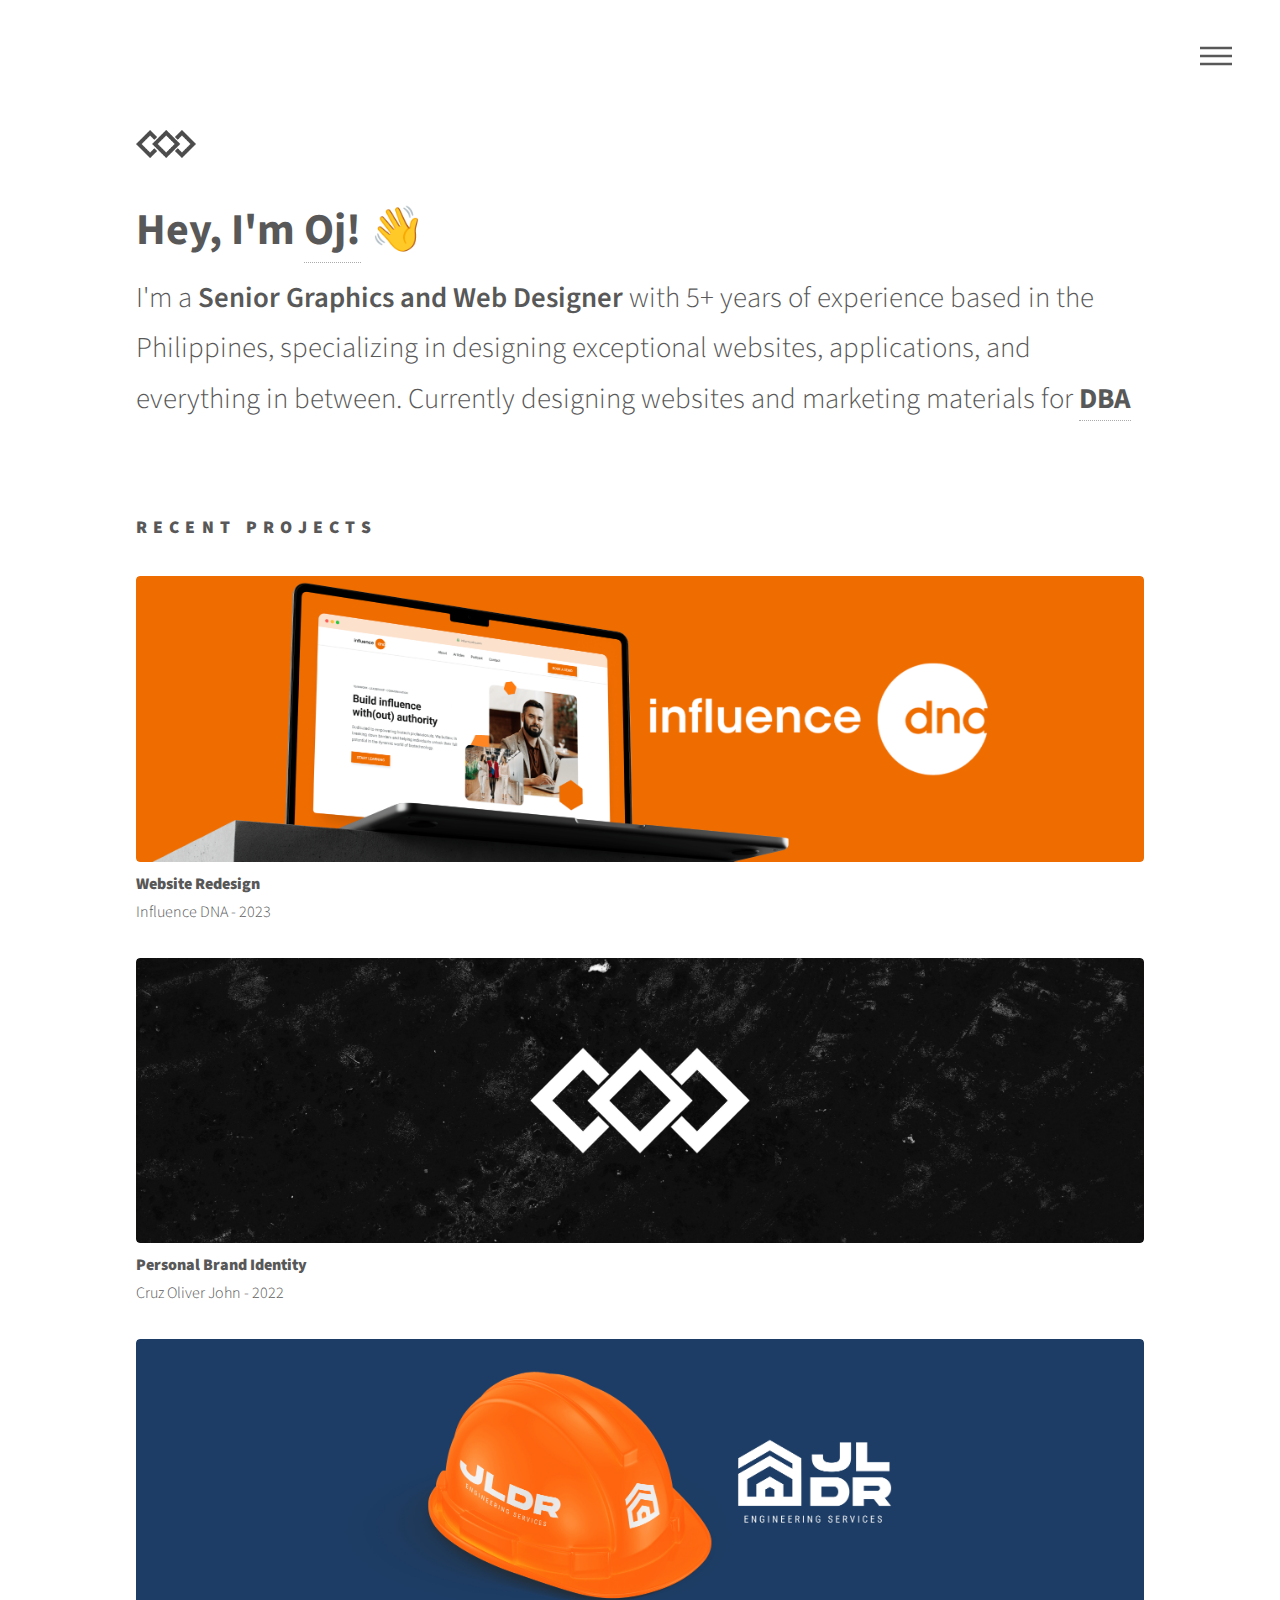
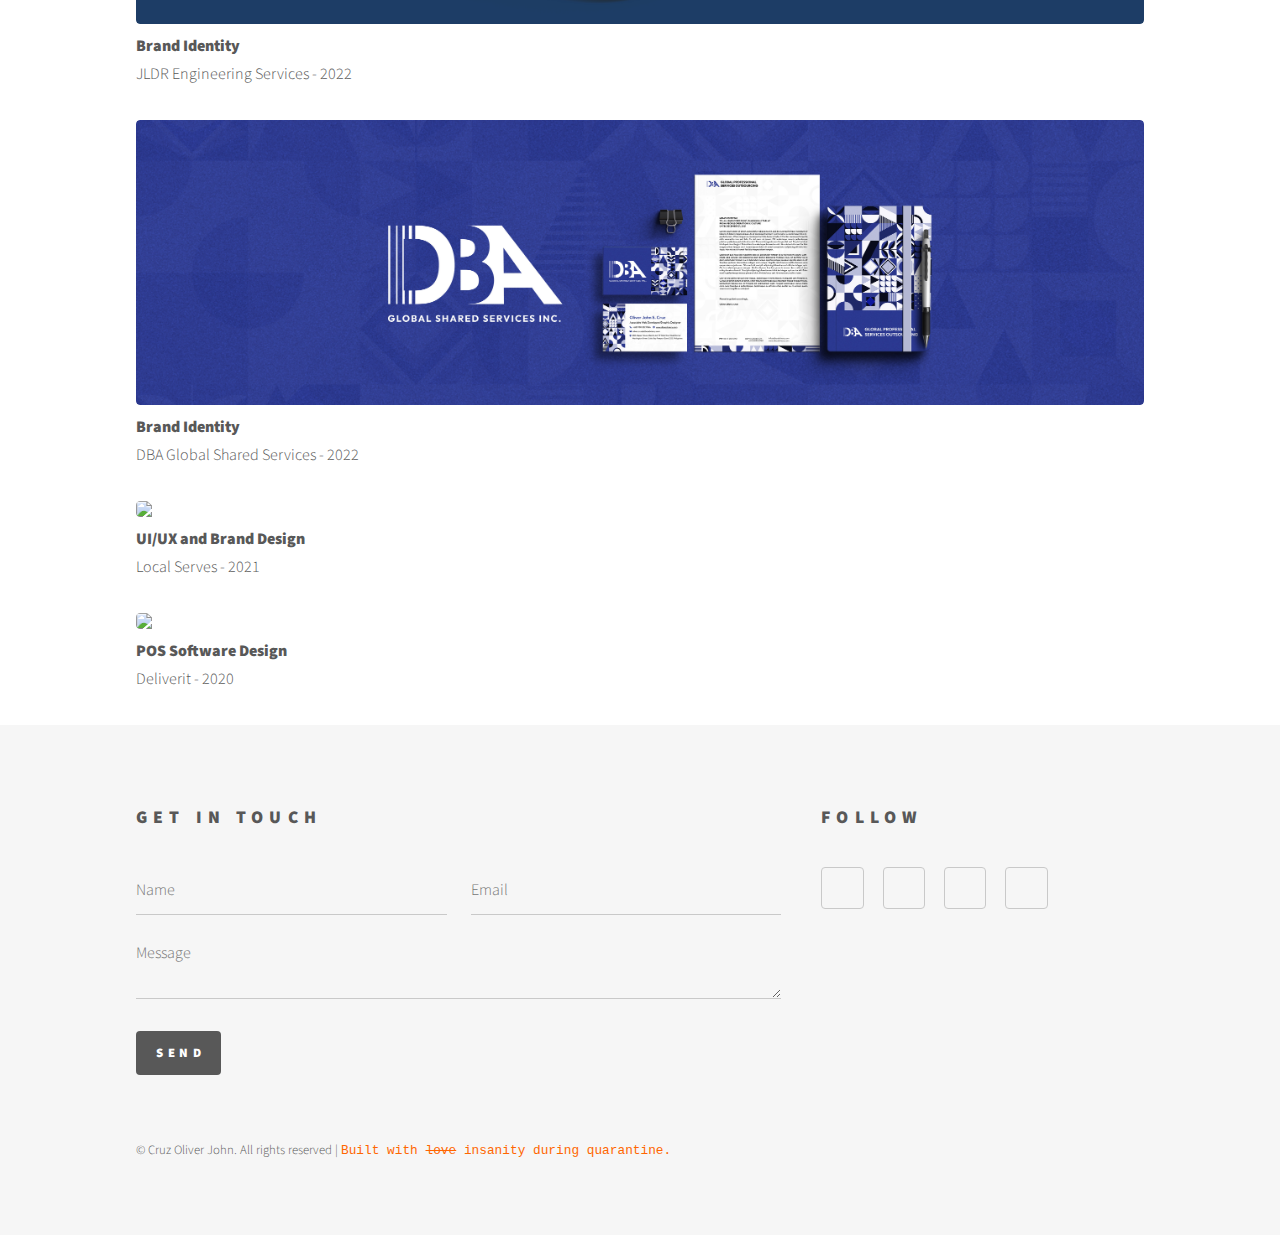
==== index.html @ 618a0339 "Update index.html" ====
<!DOCTYPE HTML>
<html>
  <head>
    <title>Cruz Oliver John</title>
    <!-- Primary Meta Tags -->
    <title>Hey, I'm Oj! 👋</title>
    <meta name="title" content="Oliver John Cruz - Senior Graphics and Web Designer👋">
    <meta name="description" content="I'm a senior graphics and web designer with 5+ years of experience based in the Philippines, specializing in designing exceptional websites, applications, and everything in between. Currently designing websites and marketing materials for DBA Global Shared Services Inc.">
    <meta name="keywords" content="uiux, graphic designer, filipino graphic designer, ui/ux, uiux portfolio, graphic portfolio, online portfolio, online designer portfolio, pinoy designer, pinoy graphic artist, pinoy uiux, filipino uiux, filipino ui/ux designer" />
    <!-- Open Graph / Facebook -->
    <meta property="og:type" content="website">
    <meta property="og:url" content="https://cruzoliverjohn.github.io/">
    <meta property="og:title" content="Oliver John Cruz - Senior Graphics and Web Designer👋">
    <meta property="og:description" content="I'm a senior graphics and web designer with 5+ years of experience based in the Philippines, specializing in designing exceptional websites, applications, and everything in between. Currently designing websites and marketing materials for DBA Global Shared Services Inc.">
    <meta property="og:image" content="https://cruzoliverjohn.github.io/images/folio2-min.jpg">
    <!-- Twitter -->
    <meta property="twitter:card" content="summary_large_image">
    <meta property="twitter:url" content="https://cruzoliverjohn.github.io/">
    <meta property="twitter:title" content="Oliver John Cruz - Senior Graphics and Web Designer👋">
    <meta property="twitter:description" content="I'm a senior graphics and web designer with 5+ years of experience based in the Philippines, specializing in designing exceptional websites, applications, and everything in between. Currently designing websites and marketing materials for DBA Global Shared Services Inc.">
    <meta property="twitter:image" content="https://cruzoliverjohn.github.io/images/folio2-min.jpg">
    <meta charset="utf-8" />
    <meta name="viewport" content="width=device-width, initial-scale=1, user-scalable=no" />
    <link rel="stylesheet" href="assets/css/main.css" />
    <link rel="icon" href="data:image/svg+xml,
			<svg
				xmlns=%22http://www.w3.org/2000/svg%22 viewBox=%220 0 100 100%22>
				<text y=%22.9em%22 font-size=%2290%22>🍊</text>
			</svg>">
    <noscript>
      <link rel="stylesheet" href="assets/css/noscript.css" />
    </noscript>
  </head>
  <body>
    <!-- Wrapper -->
    <div id="wrapper">
      <!-- Header -->
      <header id="header">
        <div class="inner">
          <!-- Logo -->
          <a href="." class="logo animate glow delay-1">
            <span class="symbol">
              <img src="images/logo-coj.png" alt="" />
            </span>
            <span class="title"></span>
          </a>
          <!-- Nav -->
          <nav>
            <ul>
              <li>
                <a href="#menu">Menu</a>
              </li>
            </ul>
          </nav>
        </div>
      </header>
      <!-- Menu -->
      <nav id="menu">
        <h2>Menu</h2>
        <ul>
          <li>
            <a class="nav-link" href=".">Home</a>
          </li>
	<li>
	    <a class="nav-link" href="playground">Playground</a>
	  </li>
          <li>
            <a class="nav-link" href="bio">Bio</a>
          </li>
          <li>
            <a class="nav-link" href="#footer">Get in touch</a>
          </li>
        </ul>
      </nav>
      <!-- Main -->
      <div id="main">
        <div class="inner">
          <header>
            <h1 id="hi" class="animate glow delay-2">Hey, I'm <a href="bio">Oj!</a> 👋 </h1>
            <p style="font-size:1.8em;" class="animate glow delay-3">I'm a <span style="font-weight:600">Senior Graphics and Web Designer</span> with 5+ years of experience based in the Philippines, specializing in designing exceptional websites, applications, and everything in between. Currently designing websites and marketing materials for <a href="https://www.dbaadvisory.com/" target="_blank" style="font-weight: bold;">DBA</a>
            </p>
          </header>
        </div>
      </div>
      <div id="main ">
        <div class="inner">
          <header>
            
	    <div class="animate glow delay-2">
			<h2>Recent Projects</h2>
		<div class="">    
		<!--<a href="404" >
              <span class="image main2">
                <img src="images/comingsoonheader.jpg" id="image1" />
                <img src="images/sqrcomingsoonheader.jpg" id="image2" />
              </span>
            </a>
		
            <p>
              <b>Coming Soon 🚀</b>
              <br>A new project is on the way
            </p>
		</div>-->
		    
		<div  class="">
            <a href="influencedna">
              <span class="image main2">
                <img src="images/influencebanner-min.png" id="image1" />
                <img src="images/influencebanner-mob-min.png" id="image2" />
              </span>
            </a>
            <p>
              <b>Website Redesign</b>
              <br>Influence DNA - 2023
            </p>
    </div>

		<div  class="">
            <a href="folio">
              <span class="image main2">
                <img src="images/foliobanner-min.jpg" id="image1" />
                <img src="images/foliobannermob-min.jpg" id="image2" />
              </span>
            </a>
            <p>
              <b>Personal Brand Identity</b>
              <br>Cruz Oliver John - 2022
            </p>
		</div>
		<div class="">  
		<a href="protected">
              <span class="image main2">
                <img src="images/jldrheader.jpg" id="image1" />
                <img src="images/sqrjldheader1.jpg" id="image2" />
              </span>
            </a>
		
            <p>
              <b>Brand Identity</b>
              <br>JLDR Engineering Services - 2022
            </p>
		    </div>
		    
		    <div class="">  
		<a href="protected">
              <span class="image main2">
                <img src="images/dbaheader.jpg" id="image1" />
                <img src="images/sqrdbaheader.jpg" id="image2" />
              </span>
            </a>
		
            <p>
              <b>Brand Identity</b>
              <br>DBA Global Shared Services - 2022
            </p>
		    </div>
		
	
            <!--<a href="404"><span class="image main2"><img src="images/delorder-header.jpg" id="image1"/><img src="images/sqr delorder.jpg" id="image2"/></span></a><p><b>Order Tracking App Design</b><br>Deliverit Orders - In Progress</p>-->
         <div  class="">
			   <a href="localserves">
              <span class="image main2">
                <img src="images/local-header2.jpg" id="image1" />
                <img src="images/sqr ls.jpg" id="image2" />
              </span>
            </a>
            <p>
              <b>UI/UX and Brand Design</b>
              <br>Local Serves - 2021
            </p>
			</div>
            <div  class="">
			<a href="deliveritpos">
              <span class="image main2">
                <img src="images/dpos-header.jpg" id="image1" />
                <img src="images/sqr dpos.jpg" id="image2" />
              </span>
            </a>
            <p>
              <b>POS Software Design</b>
              <br>Deliverit - 2020
            </p>
			</div>
          </header>
          <!--<section class="tiles"><article class="style1"><span class="image"><img src="images/sqrdelorder.jpg" alt="" /></span><a href="localserves"><div class="content"><h2>DELIVERIT ORDERS</h2></div></a></article><article class="style2"><span class="image"><img src="images/pic01.jpg" alt="" /></span><a href="localserves"><div class="content"><h2>LOCAL SERVES</h2></div></a></article><article class="style3"><span class="image"><img src="images/pic02.jpg" alt="" /></span><a href="404"><div class="content"><h2>DELIVERIT POS</h2></div></a></article><article class="style4"><span class="image"><img src="images/pic03.jpg" alt="" /></span><a href="404"><div class="content"><h2>DELIVERIT CLOUD</h2></div></a></article></section>-->
        </div>
      </div>
      <!--<div id="main"><div class="inner"><header><br><br><h2>Other works</h2></header><section class="tiles2"><article class="style2"><span class="image"><img src="images/art01-min.jpg" alt="" /></span></article><article class="style2"><span class="image"><img src="images/art02-min.jpg"  alt="" /></span></article><article class="style3"><span class="image"><img src="images/art03-min.jpg"  alt="" /></span></article><article class="style2"><span class="image"><img src="images/art04-min.jpg"  alt="" /></span></article><article class="style2"><span class="image"><img src="images/art05-min.jpg"  alt="" /></span></article><article class="style2"><span class="image"><img src="images/art06-min.jpg"  alt="" /></span></article><article class="style2"><span class="image"><img src="images/art10-min.png"  alt="" /></span></article><article class="style2"><span class="image"><img src="images/art11-min.jpg"  alt="" /></span></article><article class="style2"><span class="image"><img src="images/art12-min.png"  alt="" /></span></article></section><br><br></div></div>-->
      <!-- Footer -->
      <footer id="footer">
        <div class="inner reveal">
          <section>
            <h2>Get in touch</h2>
            <form action="https://formspree.io/f/xwkwdpwn" method="POST">
              <div class="fields">
                <div class="field half">
                  <input type="text" name="name" id="name" placeholder="Name" />
                </div>
                <div class="field half">
                  <input type="email" name="email" id="email" placeholder="Email" />
                </div>
                <div class="field">
                  <textarea name="message" id="message" placeholder="Message"></textarea>
                </div>
              </div>
              <ul class="actions">
                <li>
                  <input type="submit" value="Send" class="primary" />
                </li>
              </ul>
            </form>
          </section>
          <section>
            <h2>Follow</h2>
            <ul class="icons">
              <li>
                <a href="https://twitter.com/ojcruzxc" target="_blank" class="icon brands style2 fa-twitter">
                  <span class="label">Twitter</span>
                </a>
              </li>
              <li>
                <a href="https://facebook.com/ojcruzxc" target="_blank" class="icon brands style2 fa-facebook-f">
                  <span class="label">Facebook</span>
                </a>
              </li>
              <li>
                <a href="https://instagram.com/ojcruzxc" target="_blank" class="icon brands style2 fa-instagram">
                  <span class="label">Instagram</span>
                </a>
              </li>
              <li>
                <a href="https://www.linkedin.com/in/oliver-john-cruz-261581175/" target="_blank" class="icon brands style2 fa-linkedin">
                  <span class="label">Linkedin</span>
                </a>
              </li>
            </ul>
          </section>
          <ul class="copyright">
            <li>&copy; Cruz Oliver John. All rights reserved | <span style="color:#FF6600;  font-family: monospace;">Built with <span class="text-span-6">love</span> insanity during quarantine. </span>
            </li>
          </ul>
        </div>
      </footer>
    </div>
    <!-- Begin Web-Stat code v 7.0 -->
    <span id="wts2097796" style="display: none;"></span>
    <script>
      var wts = document.createElement('script');
      wts.async = true;
      wts.src = 'https://app.ardalio.com/log7.js';
      document.head.appendChild(wts);
      wts.onload = function() {
        wtslog7(2097796, 1);
      };
    </script>
    <noscript>
      <a href="https://www.web-stat.com">
        <img src="https://app.ardalio.com/7/1/2097796.png" alt="Web-Stat traffic analysis">
      </a>
    </noscript>
    <!-- End Web-Stat code v 7.0 -->
    <!-- Scripts -->
	  <script src="assets/js/fade-in.js"></script>
    <script src="assets/js/jquery.min.js"></script>
    <script src="assets/js/browser.min.js"></script>
    <script src="assets/js/breakpoints.min.js"></script>
    <script src="assets/js/util.js"></script>
    <script src="assets/js/main.js"></script>
  </body>
</html>
---- assets/css/main.css ----
@import url(fontawesome-all.min.css);
@import url("https://fonts.googleapis.com/css?family=Source+Sans+Pro:300,700,900");
html,
body,
div,
span,
applet,
object,
iframe,
h1,
h2,
h3,
h4,
h5,
h6,
p,
blockquote,
pre,
a,
abbr,
acronym,
address,
big,
cite,
code,
del,
dfn,
em,
img,
ins,
kbd,
q,
s,
samp,
small,
strike,
strong,
sub,
sup,
tt,
var,
b,
u,
i,
center,
dl,
dt,
dd,
ol,
ul,
li,
fieldset,
form,
label,
legend,
table,
caption,
tbody,
tfoot,
thead,
tr,
th,
td,
article,
aside,
canvas,
details,
embed,
figure,
figcaption,
footer,
header,
hgroup,
menu,
nav,
output,
ruby,
section,
summary,
time,
mark,
audio,
video {
  margin: 0;
  padding: 0;
  border: 0;
  font-size: 100%;
  font: inherit;
  vertical-align: baseline;
}

article,
aside,
details,
figcaption,
figure,
footer,
header,
hgroup,
menu,
nav,
section {
  display: block;
}

body {
  line-height: 1;
}

ol,
ul {
  list-style: none;
}

blockquote,
q {
  quotes: none;
}

blockquote:before,
blockquote:after,
q:before,
q:after {
  content: "";
  content: none;
}

table {
  border-collapse: collapse;
  border-spacing: 0;
}

body {
  -webkit-text-size-adjust: none;
}

mark {
  background-color: transparent;
  color: inherit;
}

input::-moz-focus-inner {
  border: 0;
  padding: 0;
}

input,
select,
textarea {
  -moz-appearance: none;
  -webkit-appearance: none;
  -ms-appearance: none;
  appearance: none;
}

/* ANIMATES */

.animate {
  animation-duration: 0.75s;
  animation-delay: 0.5s;
  animation-name: animate-fade;
  animation-timing-function: cubic-bezier(0.26, 0.53, 0.74, 1.48);
  animation-fill-mode: backwards;
}

/* Glow In */
.animate.glow {
  animation-name: animate-glow;
  animation-timing-function: ease;
}

@keyframes animate-glow {
  0% {
    opacity: 0;
    filter: brightness(1) saturate(1);
    transform: scale(0.8, 0.8);
  }
  100% {
    opacity: 1;
    filter: brightness(1) saturate(1);
    transform: scale(1, 1);
  }
}

.delay-1 {
  animation-delay: 0.6s;
}
.delay-2 {
  animation-delay: 0.7s;
}
.delay-3 {
  animation-delay: 0.8s;
}

/* Basic */

@-ms-viewport {
  width: device-width;
}

body {
  -ms-overflow-style: scrollbar;
}

@media screen and (max-width: 480px) {
  html,
  body {
    min-width: 320px;
  }
}

html {
  box-sizing: border-box;
}

*,
*:before,
*:after {
  box-sizing: inherit;
}

body {
  background: #ffffff;
}

body.is-preload *,
body.is-preload *:before,
body.is-preload *:after {
  -moz-animation: none !important;
  -webkit-animation: none !important;
  -ms-animation: none !important;
  animation: none !important;
  -moz-transition: none !important;
  -webkit-transition: none !important;
  -ms-transition: none !important;
  transition: none !important;
}

/* Type */

body,
input,
select,
textarea {
  color: #585858;
  font-family: "Source Sans Pro", Helvetica, sans-serif;
  font-size: 16pt;
  font-weight: 300;
  line-height: 1.75;
}

@media screen and (max-width: 1680px) {
  body,
  input,
  select,
  textarea {
    font-size: 14pt;
  }
}

@media screen and (max-width: 1280px) {
  body,
  input,
  select,
  textarea {
    font-size: 12pt;
  }
}

a {
  -moz-transition: border-bottom-color 0.2s ease, color 0.2s ease;
  -webkit-transition: border-bottom-color 0.2s ease, color 0.2s ease;
  -ms-transition: border-bottom-color 0.2s ease, color 0.2s ease;
  transition: border-bottom-color 0.2s ease, color 0.2s ease;
  text-decoration: none;
  color: #585858;
  border-bottom: dotted 1px rgba(88, 88, 88, 0.5);
}

a:hover {
  border-bottom-color: transparent;
  color: #ff6600 !important;
}

strong,
b {
  font-weight: 900;
}

em,
i {
  font-style: italic;
}

p {
  margin: 0 0 2em 0;
}

.exp p {
  margin: 0 0 0.5em 0;
}

.abt p {
  font-size: 0.8em;
  margin: 0 0 0.5em 0;
}

.text-span-6 {
  text-decoration: line-through;
}

h1 {
  font-size: 2.75em;
  font-weight: 700;
  line-height: 1.3;
  margin: 0 0 1em 0;
  letter-spacing: 0;
}
h1#error {
  font-size: 8.75em !important;
  font-weight: 700;
  line-height: 1.3;
  margin: 0 0 1em 0;
  letter-spacing: 0;
  text-align: center;
}

p#error {
  text-align: center;
}

h1 a {
  color: inherit;
}

@media screen and (max-width: 736px) {
  h1 {
    font-size: 2em;
    margin: 0 0 1em 0;
  }
  h1#error {
    font-size: 4.75em !important;
    font-weight: 700;
    line-height: 1.3;
    margin: 0 0 1em 0;
    letter-spacing: 0;
    text-align: center;
  }
}

@media screen and (max-width: 360px) {
  h1 {
    font-size: 1.75em;
  }
  h1#error {
    font-size: 2.75em !important;
    font-weight: 700;
    line-height: 1.3;
    margin: 0 0 1em 0;
    letter-spacing: 0;
    text-align: center;
  }
}

h2,
h3,
h4,
h5,
h6 {
  font-weight: 900;
  line-height: 1.5;
  margin: 0 0 2em 0;
  text-transform: uppercase;
  letter-spacing: 0.35em;
}

h2 a,
h3 a,
h4 a,
h5 a,
h6 a {
  color: inherit;
}

h2 {
  font-size: 1.1em;
}

h3 {
  font-size: 1em;
}

h4 {
  font-size: 0.8em;
}

h5 {
  font-size: 0.8em;
}

h6 {
  font-size: 0.8em;
}

@media screen and (max-width: 980px) {
  h1 br,
  h2 br,
  h3 br,
  h4 br,
  h5 br,
  h6 br {
    display: none;
  }
}

@media screen and (max-width: 736px) {
  h2 {
    font-size: 1em;
  }

  h3 {
    font-size: 0.8em;
  }
}

sub {
  font-size: 0.8em;
  position: relative;
  top: 0.5em;
}

sup {
  color: #ff6600 !important;
  font-size: 0.8em;
  font-weight: bold;
  position: relative;
  top: -0.5em;
}

blockquote {
  border-left: solid 4px #c9c9c9;
  font-style: italic;
  font-size: 1.2em;
  margin: 0 0 2em 0;
  padding: 0.5em 0 0.5em 2em;
}

code {
  background: rgba(144, 144, 144, 0.075);
  border-radius: 4px;
  border: solid 1px #c9c9c9;
  font-family: "Courier New", monospace;
  font-size: 0.9em;
  margin: 0 0.25em;
  padding: 0.25em 0.65em;
}

pre {
  -webkit-overflow-scrolling: touch;
  font-family: "Courier New", monospace;
  font-size: 0.9em;
  margin: 0 0 2em 0;
}

pre code {
  display: block;
  line-height: 1.75;
  padding: 1em 1.5em;
  overflow-x: auto;
}

hr {
  border: 0;
  border-bottom: solid 1px #c9c9c9;
  margin: 2em 0;
}

hr.major {
  margin: 3em 0;
}

.align-left {
  text-align: left;
}

.align-center {
  text-align: center;
}

.align-right {
  text-align: right;
}

/* Row */

.row {
  display: flex;
  flex-wrap: wrap;
  box-sizing: border-box;
  align-items: stretch;
}

.row > * {
  box-sizing: border-box;
}

.row.gtr-uniform > * > :last-child {
  margin-bottom: 0;
}

.row.aln-left {
  justify-content: flex-start;
}

.row.aln-center {
  justify-content: center;
}

.row.aln-right {
  justify-content: flex-end;
}

.row.aln-top {
  align-items: flex-start;
}

.row.aln-middle {
  align-items: center;
}

.row.aln-bottom {
  align-items: flex-end;
}

.row > .imp {
  order: -1;
}

.row > .col-1 {
  width: 8.33333%;
}

.row > .off-1 {
  margin-left: 8.33333%;
}

.row > .col-2 {
  width: 16.66667%;
}

.row > .off-2 {
  margin-left: 16.66667%;
}

.row > .col-3 {
  width: 25%;
}

.row > .off-3 {
  margin-left: 25%;
}

.row > .col-4 {
  width: 33.33333%;
}

.row > .off-4 {
  margin-left: 33.33333%;
}

.row > .col-5 {
  width: 41.66667%;
}

.row > .off-5 {
  margin-left: 41.66667%;
}

.row > .col-6 {
  width: 50%;
}

.row > .off-6 {
  margin-left: 50%;
}

.row > .col-7 {
  width: 58.33333%;
}

.row > .off-7 {
  margin-left: 58.33333%;
}

.row > .col-8 {
  width: 66.66667%;
}

.row > .off-8 {
  margin-left: 66.66667%;
}

.row > .col-9 {
  width: 75%;
}

.row > .off-9 {
  margin-left: 75%;
}

.row > .col-10 {
  width: 83.33333%;
}

.row > .off-10 {
  margin-left: 83.33333%;
}

.row > .col-11 {
  width: 91.66667%;
}

.row > .off-11 {
  margin-left: 91.66667%;
}

.row > .col-12 {
  width: 100%;
}

.row > .off-12 {
  margin-left: 100%;
}

.row.gtr-0 {
  margin-top: 0;
  margin-left: 0em;
}

.row.gtr-0 > * {
  padding: 0 0 0 0em;
}

.row.gtr-0.gtr-uniform {
  margin-top: 0em;
}

.row.gtr-0.gtr-uniform > * {
  padding-top: 0em;
}

.row.gtr-25 {
  margin-top: 0;
  margin-left: -0.5em;
}

.row.gtr-25 > * {
  padding: 0 0 0 0.5em;
}

.row.gtr-25.gtr-uniform {
  margin-top: -0.5em;
}

.row.gtr-25.gtr-uniform > * {
  padding-top: 0.5em;
}

.row.gtr-50 {
  margin-top: 0;
  margin-left: -1em;
}

.row.gtr-50 > * {
  padding: 0 0 0 1em;
}

.row.gtr-50.gtr-uniform {
  margin-top: -1em;
}

.row.gtr-50.gtr-uniform > * {
  padding-top: 1em;
}

.row {
  margin-top: 0;
  margin-left: -2em;
}

.row > * {
  padding: 0 0 0 2em;
}

.row.gtr-uniform {
  margin-top: -2em;
}

.row.gtr-uniform > * {
  padding-top: 2em;
}

.row.gtr-150 {
  margin-top: 0;
  margin-left: -3em;
}

.row.gtr-150 > * {
  padding: 0 0 0 3em;
}

.row.gtr-150.gtr-uniform {
  margin-top: -3em;
}

.row.gtr-150.gtr-uniform > * {
  padding-top: 3em;
}

.row.gtr-200 {
  margin-top: 0;
  margin-left: -4em;
}

.row.gtr-200 > * {
  padding: 0 0 0 4em;
}

.row.gtr-200.gtr-uniform {
  margin-top: -4em;
}

.row.gtr-200.gtr-uniform > * {
  padding-top: 4em;
}

@media screen and (max-width: 1680px) {
  .row {
    display: flex;
    flex-wrap: wrap;
    box-sizing: border-box;
    align-items: stretch;
  }

  .row > * {
    box-sizing: border-box;
  }

  .row.gtr-uniform > * > :last-child {
    margin-bottom: 0;
  }

  .row.aln-left {
    justify-content: flex-start;
  }

  .row.aln-center {
    justify-content: center;
  }

  .row.aln-right {
    justify-content: flex-end;
  }

  .row.aln-top {
    align-items: flex-start;
  }

  .row.aln-middle {
    align-items: center;
  }

  .row.aln-bottom {
    align-items: flex-end;
  }

  .row > .imp-xlarge {
    order: -1;
  }

  .row > .col-1-xlarge {
    width: 8.33333%;
  }

  .row > .off-1-xlarge {
    margin-left: 8.33333%;
  }

  .row > .col-2-xlarge {
    width: 16.66667%;
  }

  .row > .off-2-xlarge {
    margin-left: 16.66667%;
  }

  .row > .col-3-xlarge {
    width: 25%;
  }

  .row > .off-3-xlarge {
    margin-left: 25%;
  }

  .row > .col-4-xlarge {
    width: 33.33333%;
  }

  .row > .off-4-xlarge {
    margin-left: 33.33333%;
  }

  .row > .col-5-xlarge {
    width: 41.66667%;
  }

  .row > .off-5-xlarge {
    margin-left: 41.66667%;
  }

  .row > .col-6-xlarge {
    width: 50%;
  }

  .row > .off-6-xlarge {
    margin-left: 50%;
  }

  .row > .col-7-xlarge {
    width: 58.33333%;
  }

  .row > .off-7-xlarge {
    margin-left: 58.33333%;
  }

  .row > .col-8-xlarge {
    width: 66.66667%;
  }

  .row > .off-8-xlarge {
    margin-left: 66.66667%;
  }

  .row > .col-9-xlarge {
    width: 75%;
  }

  .row > .off-9-xlarge {
    margin-left: 75%;
  }

  .row > .col-10-xlarge {
    width: 83.33333%;
  }

  .row > .off-10-xlarge {
    margin-left: 83.33333%;
  }

  .row > .col-11-xlarge {
    width: 91.66667%;
  }

  .row > .off-11-xlarge {
    margin-left: 91.66667%;
  }

  .row > .col-12-xlarge {
    width: 100%;
  }

  .row > .off-12-xlarge {
    margin-left: 100%;
  }

  .row.gtr-0 {
    margin-top: 0;
    margin-left: 0em;
  }

  .row.gtr-0 > * {
    padding: 0 0 0 0em;
  }

  .row.gtr-0.gtr-uniform {
    margin-top: 0em;
  }

  .row.gtr-0.gtr-uniform > * {
    padding-top: 0em;
  }

  .row.gtr-25 {
    margin-top: 0;
    margin-left: -0.5em;
  }

  .row.gtr-25 > * {
    padding: 0 0 0 0.5em;
  }

  .row.gtr-25.gtr-uniform {
    margin-top: -0.5em;
  }

  .row.gtr-25.gtr-uniform > * {
    padding-top: 0.5em;
  }

  .row.gtr-50 {
    margin-top: 0;
    margin-left: -1em;
  }

  .row.gtr-50 > * {
    padding: 0 0 0 1em;
  }

  .row.gtr-50.gtr-uniform {
    margin-top: -1em;
  }

  .row.gtr-50.gtr-uniform > * {
    padding-top: 1em;
  }

  .row {
    margin-top: 0;
    margin-left: -2em;
  }

  .row > * {
    padding: 0 0 0 2em;
  }

  .row.gtr-uniform {
    margin-top: -2em;
  }

  .row.gtr-uniform > * {
    padding-top: 2em;
  }

  .row.gtr-150 {
    margin-top: 0;
    margin-left: -3em;
  }

  .row.gtr-150 > * {
    padding: 0 0 0 3em;
  }

  .row.gtr-150.gtr-uniform {
    margin-top: -3em;
  }

  .row.gtr-150.gtr-uniform > * {
    padding-top: 3em;
  }

  .row.gtr-200 {
    margin-top: 0;
    margin-left: -4em;
  }

  .row.gtr-200 > * {
    padding: 0 0 0 4em;
  }

  .row.gtr-200.gtr-uniform {
    margin-top: -4em;
  }

  .row.gtr-200.gtr-uniform > * {
    padding-top: 4em;
  }
}

@media screen and (max-width: 1280px) {
  .row {
    display: flex;
    flex-wrap: wrap;
    box-sizing: border-box;
    align-items: stretch;
  }

  .row > * {
    box-sizing: border-box;
  }

  .row.gtr-uniform > * > :last-child {
    margin-bottom: 0;
  }

  .row.aln-left {
    justify-content: flex-start;
  }

  .row.aln-center {
    justify-content: center;
  }

  .row.aln-right {
    justify-content: flex-end;
  }

  .row.aln-top {
    align-items: flex-start;
  }

  .row.aln-middle {
    align-items: center;
  }

  .row.aln-bottom {
    align-items: flex-end;
  }

  .row > .imp-large {
    order: -1;
  }

  .row > .col-1-large {
    width: 8.33333%;
  }

  .row > .off-1-large {
    margin-left: 8.33333%;
  }

  .row > .col-2-large {
    width: 16.66667%;
  }

  .row > .off-2-large {
    margin-left: 16.66667%;
  }

  .row > .col-3-large {
    width: 25%;
  }

  .row > .off-3-large {
    margin-left: 25%;
  }

  .row > .col-4-large {
    width: 33.33333%;
  }

  .row > .off-4-large {
    margin-left: 33.33333%;
  }

  .row > .col-5-large {
    width: 41.66667%;
  }

  .row > .off-5-large {
    margin-left: 41.66667%;
  }

  .row > .col-6-large {
    width: 50%;
  }

  .row > .off-6-large {
    margin-left: 50%;
  }

  .row > .col-7-large {
    width: 58.33333%;
  }

  .row > .off-7-large {
    margin-left: 58.33333%;
  }

  .row > .col-8-large {
    width: 66.66667%;
  }

  .row > .off-8-large {
    margin-left: 66.66667%;
  }

  .row > .col-9-large {
    width: 75%;
  }

  .row > .off-9-large {
    margin-left: 75%;
  }

  .row > .col-10-large {
    width: 83.33333%;
  }

  .row > .off-10-large {
    margin-left: 83.33333%;
  }

  .row > .col-11-large {
    width: 91.66667%;
  }

  .row > .off-11-large {
    margin-left: 91.66667%;
  }

  .row > .col-12-large {
    width: 100%;
  }

  .row > .off-12-large {
    margin-left: 100%;
  }

  .row.gtr-0 {
    margin-top: 0;
    margin-left: 0em;
  }

  .row.gtr-0 > * {
    padding: 0 0 0 0em;
  }

  .row.gtr-0.gtr-uniform {
    margin-top: 0em;
  }

  .row.gtr-0.gtr-uniform > * {
    padding-top: 0em;
  }

  .row.gtr-25 {
    margin-top: 0;
    margin-left: -0.5em;
  }

  .row.gtr-25 > * {
    padding: 0 0 0 0.5em;
  }

  .row.gtr-25.gtr-uniform {
    margin-top: -0.5em;
  }

  .row.gtr-25.gtr-uniform > * {
    padding-top: 0.5em;
  }

  .row.gtr-50 {
    margin-top: 0;
    margin-left: -1em;
  }

  .row.gtr-50 > * {
    padding: 0 0 0 1em;
  }

  .row.gtr-50.gtr-uniform {
    margin-top: -1em;
  }

  .row.gtr-50.gtr-uniform > * {
    padding-top: 1em;
  }

  .row {
    margin-top: 0;
    margin-left: -2em;
  }

  .row > * {
    padding: 0 0 0 2em;
  }

  .row.gtr-uniform {
    margin-top: -2em;
  }

  .row.gtr-uniform > * {
    padding-top: 2em;
  }

  .row.gtr-150 {
    margin-top: 0;
    margin-left: -3em;
  }

  .row.gtr-150 > * {
    padding: 0 0 0 3em;
  }

  .row.gtr-150.gtr-uniform {
    margin-top: -3em;
  }

  .row.gtr-150.gtr-uniform > * {
    padding-top: 3em;
  }

  .row.gtr-200 {
    margin-top: 0;
    margin-left: -4em;
  }

  .row.gtr-200 > * {
    padding: 0 0 0 4em;
  }

  .row.gtr-200.gtr-uniform {
    margin-top: -4em;
  }

  .row.gtr-200.gtr-uniform > * {
    padding-top: 4em;
  }
}

@media screen and (max-width: 980px) {
  .row {
    display: flex;
    flex-wrap: wrap;
    box-sizing: border-box;
    align-items: stretch;
  }

  .row > * {
    box-sizing: border-box;
  }

  .row.gtr-uniform > * > :last-child {
    margin-bottom: 0;
  }

  .row.aln-left {
    justify-content: flex-start;
  }

  .row.aln-center {
    justify-content: center;
  }

  .row.aln-right {
    justify-content: flex-end;
  }

  .row.aln-top {
    align-items: flex-start;
  }

  .row.aln-middle {
    align-items: center;
  }

  .row.aln-bottom {
    align-items: flex-end;
  }

  .row > .imp-medium {
    order: -1;
  }

  .row > .col-1-medium {
    width: 8.33333%;
  }

  .row > .off-1-medium {
    margin-left: 8.33333%;
  }

  .row > .col-2-medium {
    width: 16.66667%;
  }

  .row > .off-2-medium {
    margin-left: 16.66667%;
  }

  .row > .col-3-medium {
    width: 25%;
  }

  .row > .off-3-medium {
    margin-left: 25%;
  }

  .row > .col-4-medium {
    width: 33.33333%;
  }

  .row > .off-4-medium {
    margin-left: 33.33333%;
  }

  .row > .col-5-medium {
    width: 41.66667%;
  }

  .row > .off-5-medium {
    margin-left: 41.66667%;
  }

  .row > .col-6-medium {
    width: 50%;
  }

  .row > .off-6-medium {
    margin-left: 50%;
  }

  .row > .col-7-medium {
    width: 58.33333%;
  }

  .row > .off-7-medium {
    margin-left: 58.33333%;
  }

  .row > .col-8-medium {
    width: 66.66667%;
  }

  .row > .off-8-medium {
    margin-left: 66.66667%;
  }

  .row > .col-9-medium {
    width: 75%;
  }

  .row > .off-9-medium {
    margin-left: 75%;
  }

  .row > .col-10-medium {
    width: 83.33333%;
  }

  .row > .off-10-medium {
    margin-left: 83.33333%;
  }

  .row > .col-11-medium {
    width: 91.66667%;
  }

  .row > .off-11-medium {
    margin-left: 91.66667%;
  }

  .row > .col-12-medium {
    width: 100%;
  }

  .row > .off-12-medium {
    margin-left: 100%;
  }

  .row.gtr-0 {
    margin-top: 0;
    margin-left: 0em;
  }

  .row.gtr-0 > * {
    padding: 0 0 0 0em;
  }

  .row.gtr-0.gtr-uniform {
    margin-top: 0em;
  }

  .row.gtr-0.gtr-uniform > * {
    padding-top: 0em;
  }

  .row.gtr-25 {
    margin-top: 0;
    margin-left: -0.375em;
  }

  .row.gtr-25 > * {
    padding: 0 0 0 0.375em;
  }

  .row.gtr-25.gtr-uniform {
    margin-top: -0.375em;
  }

  .row.gtr-25.gtr-uniform > * {
    padding-top: 0.375em;
  }

  .row.gtr-50 {
    margin-top: 0;
    margin-left: -0.75em;
  }

  .row.gtr-50 > * {
    padding: 0 0 0 0.75em;
  }

  .row.gtr-50.gtr-uniform {
    margin-top: -0.75em;
  }

  .row.gtr-50.gtr-uniform > * {
    padding-top: 0.75em;
  }

  .row {
    margin-top: 0;
    margin-left: -1.5em;
  }

  .row > * {
    padding: 0 0 0 1.5em;
  }

  .row.gtr-uniform {
    margin-top: -1.5em;
  }

  .row.gtr-uniform > * {
    padding-top: 1.5em;
  }

  .row.gtr-150 {
    margin-top: 0;
    margin-left: -2.25em;
  }

  .row.gtr-150 > * {
    padding: 0 0 0 2.25em;
  }

  .row.gtr-150.gtr-uniform {
    margin-top: -2.25em;
  }

  .row.gtr-150.gtr-uniform > * {
    padding-top: 2.25em;
  }

  .row.gtr-200 {
    margin-top: 0;
    margin-left: -3em;
  }

  .row.gtr-200 > * {
    padding: 0 0 0 3em;
  }

  .row.gtr-200.gtr-uniform {
    margin-top: -3em;
  }

  .row.gtr-200.gtr-uniform > * {
    padding-top: 3em;
  }
}

@media screen and (max-width: 736px) {
  .row {
    display: flex;
    flex-wrap: wrap;
    box-sizing: border-box;
    align-items: stretch;
  }

  .row > * {
    box-sizing: border-box;
  }

  .row.gtr-uniform > * > :last-child {
    margin-bottom: 0;
  }

  .row.aln-left {
    justify-content: flex-start;
  }

  .row.aln-center {
    justify-content: center;
  }

  .row.aln-right {
    justify-content: flex-end;
  }

  .row.aln-top {
    align-items: flex-start;
  }

  .row.aln-middle {
    align-items: center;
  }

  .row.aln-bottom {
    align-items: flex-end;
  }

  .row > .imp-small {
    order: -1;
  }

  .row > .col-1-small {
    width: 8.33333%;
  }

  .row > .off-1-small {
    margin-left: 8.33333%;
  }

  .row > .col-2-small {
    width: 16.66667%;
  }

  .row > .off-2-small {
    margin-left: 16.66667%;
  }

  .row > .col-3-small {
    width: 25%;
  }

  .row > .off-3-small {
    margin-left: 25%;
  }

  .row > .col-4-small {
    width: 33.33333%;
  }

  .row > .off-4-small {
    margin-left: 33.33333%;
  }

  .row > .col-5-small {
    width: 41.66667%;
  }

  .row > .off-5-small {
    margin-left: 41.66667%;
  }

  .row > .col-6-small {
    width: 50%;
  }

  .row > .off-6-small {
    margin-left: 50%;
  }

  .row > .col-7-small {
    width: 58.33333%;
  }

  .row > .off-7-small {
    margin-left: 58.33333%;
  }

  .row > .col-8-small {
    width: 66.66667%;
  }

  .row > .off-8-small {
    margin-left: 66.66667%;
  }

  .row > .col-9-small {
    width: 75%;
  }

  .row > .off-9-small {
    margin-left: 75%;
  }

  .row > .col-10-small {
    width: 83.33333%;
  }

  .row > .off-10-small {
    margin-left: 83.33333%;
  }

  .row > .col-11-small {
    width: 91.66667%;
  }

  .row > .off-11-small {
    margin-left: 91.66667%;
  }

  .row > .col-12-small {
    width: 100%;
  }

  .row > .off-12-small {
    margin-left: 100%;
  }

  .row.gtr-0 {
    margin-top: 0;
    margin-left: 0em;
  }

  .row.gtr-0 > * {
    padding: 0 0 0 0em;
  }

  .row.gtr-0.gtr-uniform {
    margin-top: 0em;
  }

  .row.gtr-0.gtr-uniform > * {
    padding-top: 0em;
  }

  .row.gtr-25 {
    margin-top: 0;
    margin-left: -0.25em;
  }

  .row.gtr-25 > * {
    padding: 0 0 0 0.25em;
  }

  .row.gtr-25.gtr-uniform {
    margin-top: -0.25em;
  }

  .row.gtr-25.gtr-uniform > * {
    padding-top: 0.25em;
  }

  .row.gtr-50 {
    margin-top: 0;
    margin-left: -0.5em;
  }

  .row.gtr-50 > * {
    padding: 0 0 0 0.5em;
  }

  .row.gtr-50.gtr-uniform {
    margin-top: -0.5em;
  }

  .row.gtr-50.gtr-uniform > * {
    padding-top: 0.5em;
  }

  .row {
    margin-top: 0;
    margin-left: -1em;
  }

  .row > * {
    padding: 0 0 0 1em;
  }

  .row.gtr-uniform {
    margin-top: -1em;
  }

  .row.gtr-uniform > * {
    padding-top: 1em;
  }

  .row.gtr-150 {
    margin-top: 0;
    margin-left: -1.5em;
  }

  .row.gtr-150 > * {
    padding: 0 0 0 1.5em;
  }

  .row.gtr-150.gtr-uniform {
    margin-top: -1.5em;
  }

  .row.gtr-150.gtr-uniform > * {
    padding-top: 1.5em;
  }

  .row.gtr-200 {
    margin-top: 0;
    margin-left: -2em;
  }

  .row.gtr-200 > * {
    padding: 0 0 0 2em;
  }

  .row.gtr-200.gtr-uniform {
    margin-top: -2em;
  }

  .row.gtr-200.gtr-uniform > * {
    padding-top: 2em;
  }
}

@media screen and (max-width: 480px) {
  .row {
    display: flex;
    flex-wrap: wrap;
    box-sizing: border-box;
    align-items: stretch;
  }

  .row > * {
    box-sizing: border-box;
  }

  .row.gtr-uniform > * > :last-child {
    margin-bottom: 0;
  }

  .row.aln-left {
    justify-content: flex-start;
  }

  .row.aln-center {
    justify-content: center;
  }

  .row.aln-right {
    justify-content: flex-end;
  }

  .row.aln-top {
    align-items: flex-start;
  }

  .row.aln-middle {
    align-items: center;
  }

  .row.aln-bottom {
    align-items: flex-end;
  }

  .row > .imp-xsmall {
    order: -1;
  }

  .row > .col-1-xsmall {
    width: 8.33333%;
  }

  .row > .off-1-xsmall {
    margin-left: 8.33333%;
  }

  .row > .col-2-xsmall {
    width: 16.66667%;
  }

  .row > .off-2-xsmall {
    margin-left: 16.66667%;
  }

  .row > .col-3-xsmall {
    width: 25%;
  }

  .row > .off-3-xsmall {
    margin-left: 25%;
  }

  .row > .col-4-xsmall {
    width: 33.33333%;
  }

  .row > .off-4-xsmall {
    margin-left: 33.33333%;
  }

  .row > .col-5-xsmall {
    width: 41.66667%;
  }

  .row > .off-5-xsmall {
    margin-left: 41.66667%;
  }

  .row > .col-6-xsmall {
    width: 50%;
  }

  .row > .off-6-xsmall {
    margin-left: 50%;
  }

  .row > .col-7-xsmall {
    width: 58.33333%;
  }

  .row > .off-7-xsmall {
    margin-left: 58.33333%;
  }

  .row > .col-8-xsmall {
    width: 66.66667%;
  }

  .row > .off-8-xsmall {
    margin-left: 66.66667%;
  }

  .row > .col-9-xsmall {
    width: 75%;
  }

  .row > .off-9-xsmall {
    margin-left: 75%;
  }

  .row > .col-10-xsmall {
    width: 83.33333%;
  }

  .row > .off-10-xsmall {
    margin-left: 83.33333%;
  }

  .row > .col-11-xsmall {
    width: 91.66667%;
  }

  .row > .off-11-xsmall {
    margin-left: 91.66667%;
  }

  .row > .col-12-xsmall {
    width: 100%;
  }

  .row > .off-12-xsmall {
    margin-left: 100%;
  }

  .row.gtr-0 {
    margin-top: 0;
    margin-left: 0em;
  }

  .row.gtr-0 > * {
    padding: 0 0 0 0em;
  }

  .row.gtr-0.gtr-uniform {
    margin-top: 0em;
  }

  .row.gtr-0.gtr-uniform > * {
    padding-top: 0em;
  }

  .row.gtr-25 {
    margin-top: 0;
    margin-left: -0.25em;
  }

  .row.gtr-25 > * {
    padding: 0 0 0 0.25em;
  }

  .row.gtr-25.gtr-uniform {
    margin-top: -0.25em;
  }

  .row.gtr-25.gtr-uniform > * {
    padding-top: 0.25em;
  }

  .row.gtr-50 {
    margin-top: 0;
    margin-left: -0.5em;
  }

  .row.gtr-50 > * {
    padding: 0 0 0 0.5em;
  }

  .row.gtr-50.gtr-uniform {
    margin-top: -0.5em;
  }

  .row.gtr-50.gtr-uniform > * {
    padding-top: 0.5em;
  }

  .row {
    margin-top: 0;
    margin-left: -1em;
  }

  .row > * {
    padding: 0 0 0 1em;
  }

  .row.gtr-uniform {
    margin-top: -1em;
  }

  .row.gtr-uniform > * {
    padding-top: 1em;
  }

  .row.gtr-150 {
    margin-top: 0;
    margin-left: -1.5em;
  }

  .row.gtr-150 > * {
    padding: 0 0 0 1.5em;
  }

  .row.gtr-150.gtr-uniform {
    margin-top: -1.5em;
  }

  .row.gtr-150.gtr-uniform > * {
    padding-top: 1.5em;
  }

  .row.gtr-200 {
    margin-top: 0;
    margin-left: -2em;
  }

  .row.gtr-200 > * {
    padding: 0 0 0 2em;
  }

  .row.gtr-200.gtr-uniform {
    margin-top: -2em;
  }

  .row.gtr-200.gtr-uniform > * {
    padding-top: 2em;
  }
}

/* Section/Article */

section.special,
article.special {
  text-align: center;
}

header p {
  margin-top: -1em;
}

@media screen and (max-width: 736px) {
  header p {
    margin-top: 0;
  }
}

/* Icon */

.icon {
  text-decoration: none;
  border-bottom: none;
  position: relative;
}

.icon:before {
  -moz-osx-font-smoothing: grayscale;
  -webkit-font-smoothing: antialiased;
  display: inline-block;
  font-style: normal;
  font-variant: normal;
  text-rendering: auto;
  line-height: 1;
  text-transform: none !important;
  font-family: "Font Awesome 5 Free";
  font-weight: 400;
}

.icon > .label {
  display: none;
}

.icon:before {
  line-height: inherit;
}

.icon.solid:before {
  font-weight: 900;
}

.icon.brands:before {
  font-family: "Font Awesome 5 Brands";
}

.icon.style2 {
  -moz-transition: background-color 0.2s ease-in-out, color 0.2s ease-in-out,
    border-color 0.2s ease-in-out;
  -webkit-transition: background-color 0.2s ease-in-out, color 0.2s ease-in-out,
    border-color 0.2s ease-in-out;
  -ms-transition: background-color 0.2s ease-in-out, color 0.2s ease-in-out,
    border-color 0.2s ease-in-out;
  transition: background-color 0.2s ease-in-out, color 0.2s ease-in-out,
    border-color 0.2s ease-in-out;
  background-color: transparent;
  border: solid 1px #c9c9c9;
  border-radius: 4px;
  width: 2.65em;
  height: 2.65em;
  display: inline-block;
  text-align: center;
  line-height: 2.65em;
  color: inherit;
}

.icon.style2:before {
  font-size: 1.1em;
}

.icon.style2:hover {
  color: #ff6600;
  border-color: #ff6600;
}

.icon.style2:active {
  background-color: rgba(242, 132, 158, 0.1);
}

/* List */

ol {
  list-style: decimal;
  margin: 0 0 2em 0;
  padding-left: 1.25em;
}

ol li {
  padding-left: 0.25em;
}

ul {
  list-style: disc;
  margin: 0 0 2em 0;
  padding-left: 1em;
}

ul li {
  padding-left: 0.5em;
}

ul.alt {
  list-style: none;
  padding-left: 0;
}

ul.alt li {
  border-top: solid 1px #c9c9c9;
  padding: 0.5em 0;
}

ul.alt li:first-child {
  border-top: 0;
  padding-top: 0;
}

dl {
  margin: 0 0 2em 0;
}

dl dt {
  display: block;
  font-weight: 900;
  margin: 0 0 1em 0;
}

dl dd {
  margin-left: 2em;
}

/* Actions */

ul.actions {
  display: -moz-flex;
  display: -webkit-flex;
  display: -ms-flex;
  display: flex;
  cursor: default;
  list-style: none;
  margin-left: -1em;
  padding-left: 0;
}

ul.actions li {
  padding: 0 0 0 1em;
  vertical-align: middle;
}

ul.actions.special {
  -moz-justify-content: center;
  -webkit-justify-content: center;
  -ms-justify-content: center;
  justify-content: center;
  width: 100%;
  margin-left: 0;
}

ul.actions.special li:first-child {
  padding-left: 0;
}

ul.actions.stacked {
  -moz-flex-direction: column;
  -webkit-flex-direction: column;
  -ms-flex-direction: column;
  flex-direction: column;
  margin-left: 0;
}

ul.actions.stacked li {
  padding: 1.3em 0 0 0;
}

ul.actions.stacked li:first-child {
  padding-top: 0;
}

ul.actions.fit {
  width: calc(100% + 1em);
}

ul.actions.fit li {
  -moz-flex-grow: 1;
  -webkit-flex-grow: 1;
  -ms-flex-grow: 1;
  flex-grow: 1;
  -moz-flex-shrink: 1;
  -webkit-flex-shrink: 1;
  -ms-flex-shrink: 1;
  flex-shrink: 1;
  width: 100%;
}

ul.actions.fit li > * {
  width: 100%;
}

ul.actions.fit.stacked {
  width: 100%;
}

@media screen and (max-width: 480px) {
  ul.actions:not(.fixed) {
    -moz-flex-direction: column;
    -webkit-flex-direction: column;
    -ms-flex-direction: column;
    flex-direction: column;
    margin-left: 0;
    width: 100% !important;
  }

  ul.actions:not(.fixed) li {
    -moz-flex-grow: 1;
    -webkit-flex-grow: 1;
    -ms-flex-grow: 1;
    flex-grow: 1;
    -moz-flex-shrink: 1;
    -webkit-flex-shrink: 1;
    -ms-flex-shrink: 1;
    flex-shrink: 1;
    padding: 1em 0 0 0;
    text-align: center;
    width: 100%;
  }

  ul.actions:not(.fixed) li > * {
    width: 100%;
  }

  ul.actions:not(.fixed) li:first-child {
    padding-top: 0;
  }

  ul.actions:not(.fixed) li input[type="submit"],
  ul.actions:not(.fixed) li input[type="reset"],
  ul.actions:not(.fixed) li input[type="button"],
  ul.actions:not(.fixed) li button,
  ul.actions:not(.fixed) li .button {
    width: 100%;
  }

  ul.actions:not(.fixed) li input[type="submit"].icon:before,
  ul.actions:not(.fixed) li input[type="reset"].icon:before,
  ul.actions:not(.fixed) li input[type="button"].icon:before,
  ul.actions:not(.fixed) li button.icon:before,
  ul.actions:not(.fixed) li .button.icon:before {
    margin-left: -0.5rem;
  }
}

/* Icons */

ul.icons {
  cursor: default;
  list-style: none;
  padding-left: 0;
  margin: -1em 0 2em -1em;
}

ul.icons li {
  display: inline-block;
  padding: 1em 0 0 1em;
}

/* Form */

form {
  margin: 0 0 2em 0;
  overflow-x: hidden;
}

form > :last-child {
  margin-bottom: 0;
}

form > .fields {
  display: -moz-flex;
  display: -webkit-flex;
  display: -ms-flex;
  display: flex;
  -moz-flex-wrap: wrap;
  -webkit-flex-wrap: wrap;
  -ms-flex-wrap: wrap;
  flex-wrap: wrap;
  width: calc(100% + 3em);
  margin: -1.5em 0 2em -1.5em;
}

form > .fields > .field {
  -moz-flex-grow: 0;
  -webkit-flex-grow: 0;
  -ms-flex-grow: 0;
  flex-grow: 0;
  -moz-flex-shrink: 0;
  -webkit-flex-shrink: 0;
  -ms-flex-shrink: 0;
  flex-shrink: 0;
  padding: 1.5em 0 0 1.5em;
  width: calc(100% - 1.5em);
}

form > .fields > .field.half {
  width: calc(50% - 0.75em);
}

form > .fields > .field.third {
  width: calc(100% / 3 - 0.5em);
}

form > .fields > .field.quarter {
  width: calc(25% - 0.375em);
}

@media screen and (max-width: 480px) {
  form > .fields {
    width: calc(100% + 3em);
    margin: -1.5em 0 2em -1.5em;
  }

  form > .fields > .field {
    padding: 1.5em 0 0 1.5em;
    width: calc(100% - 1.5em);
  }

  form > .fields > .field.half {
    width: calc(100% - 1.5em);
  }

  form > .fields > .field.third {
    width: calc(100% - 1.5em);
  }

  form > .fields > .field.quarter {
    width: calc(100% - 1.5em);
  }
}

label {
  display: block;
  font-size: 0.9em;
  font-weight: 900;
  margin: 0 0 1em 0;
}

input[type="text"],
input[type="password"],
input[type="email"],
input[type="tel"],
select,
textarea {
  -moz-appearance: none;
  -webkit-appearance: none;
  -ms-appearance: none;
  appearance: none;
  background-color: transparent;
  border: none;
  border-radius: 0;
  border-bottom: solid 1px #c9c9c9;
  color: inherit;
  display: block;
  outline: 0;
  padding: 0;
  text-decoration: none;
  width: 100%;
}

input[type="text"]:invalid,
input[type="password"]:invalid,
input[type="email"]:invalid,
input[type="tel"]:invalid,
select:invalid,
textarea:invalid {
  box-shadow: none;
}

input[type="text"]:focus,
input[type="password"]:focus,
input[type="email"]:focus,
input[type="tel"]:focus,
select:focus,
textarea:focus {
  border-bottom-color: #ff6600;
  box-shadow: inset 0 -1px 0 0 #ff6600;
}

select {
  background-image: url("data:image/svg+xml;charset=utf8,%3Csvg xmlns='http://www.w3.org/2000/svg' width='40' height='40' preserveAspectRatio='none' viewBox='0 0 40 40'%3E%3Cpath d='M9.4,12.3l10.4,10.4l10.4-10.4c0.2-0.2,0.5-0.4,0.9-0.4c0.3,0,0.6,0.1,0.9,0.4l3.3,3.3c0.2,0.2,0.4,0.5,0.4,0.9 c0,0.4-0.1,0.6-0.4,0.9L20.7,31.9c-0.2,0.2-0.5,0.4-0.9,0.4c-0.3,0-0.6-0.1-0.9-0.4L4.3,17.3c-0.2-0.2-0.4-0.5-0.4-0.9 c0-0.4,0.1-0.6,0.4-0.9l3.3-3.3c0.2-0.2,0.5-0.4,0.9-0.4S9.1,12.1,9.4,12.3z' fill='%23c9c9c9' /%3E%3C/svg%3E");
  background-size: 1.25rem;
  background-repeat: no-repeat;
  background-position: calc(100% - 1rem) center;
  height: 3em;
  padding-right: 3em;
  text-overflow: ellipsis;
}

select option {
  background: #ffffff;
}

select:focus::-ms-value {
  background-color: transparent;
}

select::-ms-expand {
  display: none;
}

input[type="text"],
input[type="password"],
input[type="email"],
select {
  height: 3em;
}

textarea {
  padding: 0;
  min-height: 3.75em;
}

input[type="checkbox"],
input[type="radio"] {
  -moz-appearance: none;
  -webkit-appearance: none;
  -ms-appearance: none;
  appearance: none;
  display: block;
  float: left;
  margin-right: -2em;
  opacity: 0;
  width: 1em;
  z-index: -1;
}

input[type="checkbox"] + label,
input[type="radio"] + label {
  text-decoration: none;
  color: #585858;
  cursor: pointer;
  display: inline-block;
  font-size: 1em;
  font-weight: 300;
  padding-left: 2.55em;
  padding-right: 0.75em;
  position: relative;
}

input[type="checkbox"] + label:before,
input[type="radio"] + label:before {
  -moz-osx-font-smoothing: grayscale;
  -webkit-font-smoothing: antialiased;
  display: inline-block;
  font-style: normal;
  font-variant: normal;
  text-rendering: auto;
  line-height: 1;
  text-transform: none !important;
  font-family: "Font Awesome 5 Free";
  font-weight: 900;
}

input[type="checkbox"] + label:before,
input[type="radio"] + label:before {
  border-radius: 4px;
  border: solid 1px #c9c9c9;
  content: "";
  display: inline-block;
  font-size: 0.8em;
  height: 2.25em;
  left: 0;
  line-height: 2.25em;
  position: absolute;
  text-align: center;
  top: 0;
  width: 2.25em;
}

input[type="checkbox"]:checked + label:before,
input[type="radio"]:checked + label:before {
  background: #585858;
  border-color: #585858;
  color: #ffffff;
  content: "\f00c";
}

input[type="checkbox"]:focus + label:before,
input[type="radio"]:focus + label:before {
  border-color: #ff6600;
  box-shadow: 0 0 0 1px #ff6600;
}

input[type="checkbox"] + label:before {
  border-radius: 4px;
}

input[type="radio"] + label:before {
  border-radius: 100%;
}

/* Box */

.box {
  border-radius: 4px;
  border: solid 1px #c9c9c9;
  margin-bottom: 2em;
  padding: 1.5em;
}

.box > :last-child,
.box > :last-child > :last-child,
.box > :last-child > :last-child > :last-child {
  margin-bottom: 0;
}

.box.alt {
  border: 0;
  border-radius: 0;
  padding: 0;
}

/* Image */

.image {
  border-radius: 4px;
  border: 0;
  display: inline-block;
  position: relative;
}

.image img {
  border-radius: 4px;
  display: block;
}

.image.left,
.image.right {
  max-width: 40%;
}

.image.left img,
.image.right img {
  width: 100%;
}

.image.left {
  float: left;
  padding: 0 1.5em 1em 0;
  top: 0.25em;
}

.image.right {
  float: right;
  padding: 0 0 1em 1.5em;
  top: 0.25em;
}

.image.fit {
  display: block;
  margin: 0 0 2em 0;
  width: 100%;
}

.image.fit img {
  width: 100%;
}

.image.main {
  display: block;
  margin: 0 0 3em 0;
  width: 100%;
}

.image.main img {
  width: 100%;
  opacity: 1;
}

.image.main img:hover {
  opacity: 1;
}

@media screen and (max-width: 736px) {
  .image.main {
    margin: 0 0 2em 0;
  }

  .image.left,
  .image.right {
    max-width: 50%;
    margin-bottom: 20px;
  }
}

.image.main2 {
  display: block;
  margin: 0 0 1.5em 0;
  width: 100%;
  overflow: hidden;
}

.image.main2 img {
  width: 100%;
  opacity: 1;
  transition: all 0.3s ease-in-out;
}

.image.main2 img:hover {
  opacity: 1;

  transform: scale(1.05);
  transition: all 0.3s ease-in-out;
}

.image.main2 #image2 {
  display: none;
}

@media screen and (max-width: 736px) {
  .image.main2 {
    margin: 0 0 0em 0;
  }

  .image.left,
  .image.right {
    max-width: 50%;
    margin-bottom: 20px;
  }

  @media screen and (max-width: 736px) {
    .image.main2 #image1 {
      display: none !important;
    }

    .image.main2 #image2 {
      display: block;
    }
  }
}

/* Table */

.table-wrapper {
  -webkit-overflow-scrolling: touch;
  overflow-x: auto;
}

table {
  margin: 0 0 2em 0;
  width: 100%;
}

table tbody tr {
  border: solid 1px #c9c9c9;
  border-left: 0;
  border-right: 0;
}

table tbody tr:nth-child(2n + 1) {
  background-color: rgba(144, 144, 144, 0.075);
}

table td {
  padding: 0.75em 0.75em;
}

table th {
  font-size: 0.9em;
  font-weight: 900;
  padding: 0 0.75em 0.75em 0.75em;
  text-align: left;
}

table thead {
  border-bottom: solid 2px #c9c9c9;
}

table tfoot {
  border-top: solid 2px #c9c9c9;
}

table.alt {
  border-collapse: separate;
}

table.alt tbody tr td {
  border: solid 1px #c9c9c9;
  border-left-width: 0;
  border-top-width: 0;
}

table.alt tbody tr td:first-child {
  border-left-width: 1px;
}

table.alt tbody tr:first-child td {
  border-top-width: 1px;
}

table.alt thead {
  border-bottom: 0;
}

table.alt tfoot {
  border-top: 0;
}

/* Button */

input[type="submit"],
input[type="reset"],
input[type="button"],
button,
.button {
  -moz-appearance: none;
  -webkit-appearance: none;
  -ms-appearance: none;
  appearance: none;
  -moz-transition: background-color 0.2s ease-in-out, color 0.2s ease-in-out,
    box-shadow 0.2s ease-in-out;
  -webkit-transition: background-color 0.2s ease-in-out, color 0.2s ease-in-out,
    box-shadow 0.2s ease-in-out;
  -ms-transition: background-color 0.2s ease-in-out, color 0.2s ease-in-out,
    box-shadow 0.2s ease-in-out;
  transition: background-color 0.2s ease-in-out, color 0.2s ease-in-out,
    box-shadow 0.2s ease-in-out;
  background-color: transparent;
  border-radius: 4px;
  border: 0;
  box-shadow: inset 0 0 0 2px #585858;
  color: #585858 !important;
  cursor: pointer;
  display: inline-block;
  font-size: 0.8em;
  font-weight: 900;
  height: 3.5em;
  letter-spacing: 0.35em;
  line-height: 3.45em;
  overflow: hidden;
  padding: 0 1.25em 0 1.6em;
  text-align: center;
  text-decoration: none;
  text-overflow: ellipsis;
  text-transform: uppercase;
  white-space: nowrap;
}

input[type="submit"].icon:before,
input[type="reset"].icon:before,
input[type="button"].icon:before,
button.icon:before,
.button.icon:before {
  margin-right: 0.5em;
}

input[type="submit"].fit,
input[type="reset"].fit,
input[type="button"].fit,
button.fit,
.button.fit {
  width: 100%;
}

input[type="submit"]:hover,
input[type="reset"]:hover,
input[type="button"]:hover,
button:hover,
.button:hover {
  color: #ff6600 !important;
  box-shadow: inset 0 0 0 2px #ff6600;
}

input[type="submit"]:active,
input[type="reset"]:active,
input[type="button"]:active,
button:active,
.button:active {
  background-color: rgba(242, 132, 158, 0.1);
}

input[type="submit"].small,
input[type="reset"].small,
input[type="button"].small,
button.small,
.button.small {
  font-size: 0.6em;
}

input[type="submit"].large,
input[type="reset"].large,
input[type="button"].large,
button.large,
.button.large {
  font-size: 1em;
}

input[type="submit"].primary,
input[type="reset"].primary,
input[type="button"].primary,
button.primary,
.button.primary {
  box-shadow: none;
  background-color: #585858;
  color: #ffffff !important;
}

input[type="submit"].primary:hover,
input[type="reset"].primary:hover,
input[type="button"].primary:hover,
button.primary:hover,
.button.primary:hover {
  background-color: #ff6600;
}

input[type="submit"].primary:active,
input[type="reset"].primary:active,
input[type="button"].primary:active,
button.primary:active,
.button.primary:active {
  background-color: #ff6600;
}

input[type="submit"].disabled,
input[type="submit"]:disabled,
input[type="reset"].disabled,
input[type="reset"]:disabled,
input[type="button"].disabled,
input[type="button"]:disabled,
button.disabled,
button:disabled,
.button.disabled,
.button:disabled {
  pointer-events: none;
  opacity: 0.25;
}

input[type="submit"].center,
input[type="reset"].center,
input[type="button"].center,
button.center,
.button.center {
  box-shadow: none;
  background-color: #585858;
  color: #ffffff !important;
  width: 20%;
  margin-left: 40%;
  margin-right: 30%;
}
input[type="submit"].center:hover,
input[type="reset"].center:hover,
input[type="button"].center:hover,
button.center:hover,
.button.center:hover {
  background-color: #ff6600;
}

input[type="submit"].center:active,
input[type="reset"].center:active,
input[type="button"].center:active,
button.center:active,
.button.center:active {
  background-color: #ff6600;
}

@media screen and (max-width: 736px) {
  button.center,
  .button.center {
    width: 50%;
    margin-left: 25%;
    margin-right: 30%;
  }
}

@media screen and (max-width: 360px) {
  button.center,
  .button.center {
    width: 50%;
    margin-left: 25%;
    margin-right: 30%;
  }
}

/* Gallery */

#main-gray {
  padding: 5em 0 6em 0;
  background-color: #f6f6f6;
}

@media screen and (max-width: 736px) {
  #main-gray {
    padding: 2em 0 1em 0;
  }
}

/* Tiles2 */

.tiles2 {
  display: -moz-flex;
  display: -webkit-flex;
  display: -ms-flex;
  display: flex;
  -moz-flex-wrap: wrap;
  -webkit-flex-wrap: wrap;
  -ms-flex-wrap: wrap;
  flex-wrap: wrap;
  postiion: relative;
  margin: -1.5em 0 0 -1.5em;
}

.tiles2 article {
  -moz-transition: -moz-transform 0.5s ease, opacity 0.5s ease;
  -webkit-transition: -webkit-transform 0.5s ease, opacity 0.5s ease;
  -ms-transition: -ms-transform 0.5s ease, opacity 0.5s ease;
  transition: transform 0.5s ease, opacity 0.5s ease;
  position: relative;
  width: calc(33.33% - 1.5em);
  margin: 1.5em 0 0 1.5em;
}

.tiles2 article > .image {
  -moz-transition: -moz-transform 0.5s ease;
  -webkit-transition: -webkit-transform 0.5s ease;
  -ms-transition: -ms-transform 0.5s ease;
  transition: transform 0.5s ease;
  position: relative;
  display: block;
  width: 100%;
  border-radius: 4px;
  overflow: hidden;
}

.tiles2 article > .image img {
  display: block;
  width: 100%;
}

.tiles2 article > .image:before {
  pointer-events: none;
  -moz-transition: background-color 0.5s ease, opacity 0.5s ease;
  -webkit-transition: background-color 0.5s ease, opacity 0.5s ease;
  -ms-transition: background-color 0.5s ease, opacity 0.5s ease;
  transition: background-color 0.5s ease, opacity 0.5s ease;
  content: "";
  display: block;
  position: absolute;
  top: 0;
  left: 0;
  width: 100%;
  height: 100%;
  opacity: 1;
  z-index: 1;
  opacity: 0.8;
}

.tiles2 article > .image:after {
  pointer-events: none;
  -moz-transition: opacity 0.5s ease;
  -webkit-transition: opacity 0.5s ease;
  -ms-transition: opacity 0.5s ease;
  transition: opacity 0.5s ease;
  content: "";
  display: block;
  position: absolute;
  top: 0;
  left: 0;
  width: 100%;
  height: 100%;

  background-position: center;
  background-repeat: no-repeat;
  background-size: 100% 100%;
  opacity: 0.25;
  z-index: 2;
}

.tiles2 article > a {
  display: -moz-flex;
  display: -webkit-flex;
  display: -ms-flex;
  display: flex;
  -moz-flex-direction: column;
  -webkit-flex-direction: column;
  -ms-flex-direction: column;
  flex-direction: column;
  -moz-align-items: center;
  -webkit-align-items: center;
  -ms-align-items: center;
  align-items: center;
  -moz-justify-content: center;
  -webkit-justify-content: center;
  -ms-justify-content: center;
  justify-content: center;
  -moz-transition: background-color 0.5s ease, -moz-transform 0.5s ease;
  -webkit-transition: background-color 0.5s ease, -webkit-transform 0.5s ease;
  -ms-transition: background-color 0.5s ease, -ms-transform 0.5s ease;
  transition: background-color 0.5s ease, transform 0.5s ease;
  position: absolute;
  top: 0;
  left: 0;
  width: 100%;
  height: 100%;
  padding: 1em;
  border-radius: 4px;
  border-bottom: 0;
  color: #ffffff;
  text-align: center;
  text-decoration: none;
  z-index: 3;
}

.tiles2 article > a > :last-child {
  margin: 0;
}

.tiles2 article > a h2 {
  margin: 0;
}

.tiles2 article > a .content {
  -moz-transition: max-height 0.5s ease, opacity 0.5s ease;
  -webkit-transition: max-height 0.5s ease, opacity 0.5s ease;
  -ms-transition: max-height 0.5s ease, opacity 0.5s ease;
  transition: max-height 0.5s ease, opacity 0.5s ease;
  width: 100%;
  max-height: 0;
  line-height: 1.5;
  margin-top: 0.35em;
  opacity: 0;
  font-weight: bolder !important;
}

.tiles2 article > a .content .image img {
  width: 10px;
}

.tiles2 article > a .content > :last-child {
  margin-bottom: 0;
}

.tiles2 article.style1 > .image:before {
  background-color: #e64d3d;
}

.tiles2 article.style2 > .image:before {
  background-color: #ff660003;
}

.tiles2 article.style3 > .image:before {
  background-color: #ff660003;
}

.tiles article.style4 > .image:before {
  background-color: #ff6600;
}

.tiles2 article.style5 > .image:before {
  background-color: #ae85ca;
}

.tiles2 article.style6 > .image:before {
  background-color: #8499e7;
}

* + .tiles2 {
  margin-top: -2em;
}

body.is-preload .tiles2 article {
  -moz-transform: scale(0.9);
  -webkit-transform: scale(0.9);
  -ms-transform: scale(0.9);
  transform: scale(0.9);
  opacity: 0;
}

body.is-touch .tiles2 article .content {
  max-height: 15em;
  opacity: 1;
}

@media screen and (max-width: 1280px) {
  .tiles2 {
    margin: -1.25em 0 0 -1.25em;
  }

  .tiles2 article {
    width: calc(33.33333% - 1.25em);
    margin: 1.25em 0 0 1.25em;
  }
}

@media screen and (max-width: 980px) {
  .tiles2 {
    margin: -2.5em 0 0 -2.5em;
  }

  .tiles2 article {
    width: calc(50% - 2.5em);
    margin: 2.5em 0 0 2.5em;
  }
}

@media screen and (max-width: 736px) {
  .tiles2 {
    margin: -1.25em 0 0 -1.25em;
  }

  .tiles2 article {
    width: calc(50% - 1.25em);
    margin: 1.25em 0 0 1.25em;
  }
}

@media screen and (max-width: 480px) {
  .tiles2 {
    margin: 0;
  }

  .tiles2 article {
    width: 100%;
    margin: 1.25em 0 0 0;
  }
  body.is-touch .tiles2 article .content {
    max-height: 15em;
    opacity: 0 !important;
  }
}

/* Tiles */

.tiles {
  display: -moz-flex;
  display: -webkit-flex;
  display: -ms-flex;
  display: flex;
  -moz-flex-wrap: wrap;
  -webkit-flex-wrap: wrap;
  -ms-flex-wrap: wrap;
  flex-wrap: wrap;
  postiion: relative;
  margin: -2.5em 0 0 -2.5em;
}

.tiles article {
  -moz-transition: -moz-transform 0.5s ease, opacity 0.5s ease;
  -webkit-transition: -webkit-transform 0.5s ease, opacity 0.5s ease;
  -ms-transition: -ms-transform 0.5s ease, opacity 0.5s ease;
  transition: transform 0.5s ease, opacity 0.5s ease;
  position: relative;
  width: calc(25% - 2.5em);
  margin: 2.5em 0 0 2.5em;
}

.tiles article > .image {
  -moz-transition: -moz-transform 0.5s ease;
  -webkit-transition: -webkit-transform 0.5s ease;
  -ms-transition: -ms-transform 0.5s ease;
  transition: transform 0.5s ease;
  position: relative;
  display: block;
  width: 100%;
  border-radius: 4px;
  overflow: hidden;
}

.tiles article > .image img {
  display: block;
  width: 100%;
}

.tiles article > .image:before {
  pointer-events: none;
  -moz-transition: background-color 0.5s ease, opacity 0.5s ease;
  -webkit-transition: background-color 0.5s ease, opacity 0.5s ease;
  -ms-transition: background-color 0.5s ease, opacity 0.5s ease;
  transition: background-color 0.5s ease, opacity 0.5s ease;
  content: "";
  display: block;
  position: absolute;
  top: 0;
  left: 0;
  width: 100%;
  height: 100%;
  opacity: 1;
  z-index: 1;
  opacity: 0.8;
}

.tiles article > .image:after {
  pointer-events: none;
  -moz-transition: opacity 0.5s ease;
  -webkit-transition: opacity 0.5s ease;
  -ms-transition: opacity 0.5s ease;
  transition: opacity 0.5s ease;
  content: "";
  display: block;
  position: absolute;
  top: 0;
  left: 0;
  width: 100%;
  height: 100%;

  background-position: center;
  background-repeat: no-repeat;
  background-size: 100% 100%;
  opacity: 0.25;
  z-index: 2;
}

.tiles article > a {
  display: -moz-flex;
  display: -webkit-flex;
  display: -ms-flex;
  display: flex;
  -moz-flex-direction: column;
  -webkit-flex-direction: column;
  -ms-flex-direction: column;
  flex-direction: column;
  -moz-align-items: center;
  -webkit-align-items: center;
  -ms-align-items: center;
  align-items: center;
  -moz-justify-content: center;
  -webkit-justify-content: center;
  -ms-justify-content: center;
  justify-content: center;
  -moz-transition: background-color 0.5s ease, -moz-transform 0.5s ease;
  -webkit-transition: background-color 0.5s ease, -webkit-transform 0.5s ease;
  -ms-transition: background-color 0.5s ease, -ms-transform 0.5s ease;
  transition: background-color 0.5s ease, transform 0.5s ease;
  position: absolute;
  top: 0;
  left: 0;
  width: 100%;
  height: 100%;
  padding: 1em;
  border-radius: 4px;
  border-bottom: 0;
  color: #ffffff;
  text-align: center;
  text-decoration: none;
  z-index: 3;
}

.tiles article > a > :last-child {
  margin: 0;
}

.tiles article > a:hover {
  color: #ffffff !important;
}

.tiles article > a h2 {
  margin: 0;
}

.tiles article > a .content {
  -moz-transition: max-height 0.5s ease, opacity 0.5s ease;
  -webkit-transition: max-height 0.5s ease, opacity 0.5s ease;
  -ms-transition: max-height 0.5s ease, opacity 0.5s ease;
  transition: max-height 0.5s ease, opacity 0.5s ease;
  width: 100%;
  max-height: 0;
  line-height: 1.5;
  margin-top: 0.35em;
  opacity: 0;
}

.tiles article > a .content > :last-child {
  margin-bottom: 0;
}
.tiles article.style1 > .image:before {
  background-color: #ff660003;
}

.tiles article.style2 > .image:before {
  background-color: #ff660003;
}

.tiles article.style3 > .image:before {
  background-color: #ff660003;
}

.tiles article.style4 > .image:before {
  background-color: #ff660003;
}

.tiles article.style5 > .image:before {
  background-color: #ae85ca;
}

.tiles article.style6 > .image:before {
  background-color: #8499e7;
}

/* body:not(.is-touch) .tiles article:hover > .image {
				-moz-transform: scale(1.1);
				-webkit-transform: scale(1.1);
				-ms-transform: scale(1.1);
				transform: scale(1.1);
			}

				body:not(.is-touch) .tiles article:hover > .image:before {
					background-color: #0e0e0e;
					opacity: 0.9;
				}


				body:not(.is-touch) .tiles article.style1:hover > .image:before {
					background-color: #2c4260;
					opacity: 0.9;
				}

				body:not(.is-touch) .tiles article.style2:hover > .image:before {
					background-color: #e84c3d;
					opacity: 0.9;
				}

				body:not(.is-touch) .tiles article.style3:hover > .image:before {
					background-color: #B2C9E7;
					opacity: 0.9;
				}

				body:not(.is-touch) .tiles article.style4:hover > .image:before {
					background-color: #56CCDB;
					opacity: 0.9;
				}

				body:not(.is-touch) .tiles article:hover > .image:after {
					opacity: 0;
				}

			body:not(.is-touch) .tiles article:hover .content {
				max-height: 15em;
				opacity: 1;
			} */

* + .tiles {
  margin-top: -2em;
}

body.is-preload .tiles article {
  -moz-transform: scale(0.9);
  -webkit-transform: scale(0.9);
  -ms-transform: scale(0.9);
  transform: scale(0.9);
  opacity: 0;
}

body.is-touch .tiles article .content {
  max-height: 15em;
  opacity: 1;
}

@media screen and (max-width: 1280px) {
  .tiles {
    margin: -1.25em 0 0 -1.25em;
  }

  .tiles article {
    width: calc(25% - 1.25em);
    margin: 1.25em 0 0 1.25em;
  }
}

@media screen and (max-width: 980px) {
  .tiles {
    margin: -2.5em 0 0 -2.5em;
  }

  .tiles article {
    width: calc(50% - 2.5em);
    margin: 2.5em 0 0 2.5em;
  }
}

@media screen and (max-width: 736px) {
  .tiles {
    margin: -1.25em 0 0 -1.25em;
  }

  .tiles article {
    width: calc(50% - 1.25em);
    margin: 1.25em 0 0 1.25em;
  }

  .tiles article:hover > .image {
    -moz-transform: scale(1);
    -webkit-transform: scale(1);
    -ms-transform: scale(1);
    transform: scale(1);
  }
}

@media screen and (max-width: 480px) {
  .tiles {
    margin: 0;
  }

  .tiles article {
    width: 100%;
    margin: 1.25em 0 0 0;
  }
  body.is-touch .tiles article .content {
    max-height: 15em;
    opacity: 0 !important;
  }
}

/* Header */

#header {
  padding: 8em 0 0.1em 0;
}

#header .logo {
  display: block;
  border-bottom: 0;
  color: inherit;
  font-weight: 900;
  letter-spacing: 0.35em;
  margin: 0 0 2.5em 0;
  text-decoration: none;
  text-transform: uppercase;
  display: inline-block;
}

#header .logo > * {
  display: inline-block;
  vertical-align: middle;
}

#header .logo .symbol {
  margin-right: 0.65em;
}

#header .logo .symbol img {
  display: block;
  opacity: 70%;
  /* width: 2em; */
  height: 2em;
}

#header nav {
  position: fixed;
  right: 2em;
  top: 2em;
  z-index: 10000;
}

#header nav ul {
  display: -moz-flex;
  display: -webkit-flex;
  display: -ms-flex;
  display: flex;
  -moz-align-items: center;
  -webkit-align-items: center;
  -ms-align-items: center;
  align-items: center;
  list-style: none;
  margin: 0;
  padding: 0;
}

#header nav ul li {
  display: block;
  padding: 0;
}

#header nav ul li a {
  display: block;
  position: relative;
  height: 3em;
  line-height: 3em;
  padding: 0 1.5em;
  background-color: rgba(255, 255, 255, 0.5);
  border-radius: 4px;
  border: 0;
  font-size: 0.8em;
  font-weight: 900;
  letter-spacing: 0.35em;
  text-transform: uppercase;
}

#header nav ul li a[href="#menu"] {
  -webkit-tap-highlight-color: transparent;
  width: 4em;
  text-indent: 4em;
  font-size: 1em;
  overflow: hidden;
  padding: 0;
  white-space: nowrap;
}

#header nav ul li a[href="#menu"]:before,
#header nav ul li a[href="#menu"]:after {
  -moz-transition: opacity 0.2s ease;
  -webkit-transition: opacity 0.2s ease;
  -ms-transition: opacity 0.2s ease;
  transition: opacity 0.2s ease;
  content: "";
  display: block;
  position: absolute;
  top: 0;
  left: 0;
  width: 100%;
  height: 100%;
  background-position: center;
  background-repeat: no-repeat;
  background-size: 2em 2em;
}

#header nav ul li a[href="#menu"]:before {
  background-image: url("data:image/svg+xml;charset=utf8,%3Csvg xmlns='http://www.w3.org/2000/svg' width='100' height='100' viewBox='0 0 100 100' preserveAspectRatio='none'%3E%3Cstyle%3Eline %7B stroke-width: 8px%3B stroke: %23FF6600%3B %7D%3C/style%3E%3Cline x1='0' y1='25' x2='100' y2='25' /%3E%3Cline x1='0' y1='50' x2='100' y2='50' /%3E%3Cline x1='0' y1='75' x2='100' y2='75' /%3E%3C/svg%3E");
  opacity: 0;
}

#header nav ul li a[href="#menu"]:after {
  background-image: url("data:image/svg+xml;charset=utf8,%3Csvg xmlns='http://www.w3.org/2000/svg' width='100' height='100' viewBox='0 0 100 100' preserveAspectRatio='none'%3E%3Cstyle%3Eline %7B stroke-width: 8px%3B stroke: %23585858%3B %7D%3C/style%3E%3Cline x1='0' y1='25' x2='100' y2='25' /%3E%3Cline x1='0' y1='50' x2='100' y2='50' /%3E%3Cline x1='0' y1='75' x2='100' y2='75' /%3E%3C/svg%3E");
  opacity: 1;
}

#header nav ul li a[href="#menu"]:hover:before {
  opacity: 1;
}

#header nav ul li a[href="#menu"]:hover:after {
  opacity: 0;
}

@media screen and (max-width: 736px) {
  #header {
    padding: 4em 0 0.1em 0;
  }

  #header nav {
    right: 0.5em;
    top: 0.5em;
  }

  #header nav ul li a[href="#menu"]:before,
  #header nav ul li a[href="#menu"]:after {
    background-size: 1.5em 1.5em;
  }
}

/* Menu */

#wrapper {
  -moz-transition: opacity 0.45s ease;
  -webkit-transition: opacity 0.45s ease;
  -ms-transition: opacity 0.45s ease;
  transition: opacity 0.45s ease;
  opacity: 1;
}

#menu {
  -moz-transform: translateX(22em);
  -webkit-transform: translateX(22em);
  -ms-transform: translateX(22em);
  transform: translateX(22em);
  -moz-transition: -moz-transform 0.45s ease, visibility 0.45s;
  -webkit-transition: -webkit-transform 0.45s ease, visibility 0.45s;
  -ms-transition: -ms-transform 0.45s ease, visibility 0.45s;
  transition: transform 0.45s ease, visibility 0.45s;
  position: fixed;
  top: 0;
  right: 0;
  width: 22em;
  max-width: 80%;
  height: 100%;
  -webkit-overflow-scrolling: touch;
  background: #585858;
  color: #ffffff;
  cursor: default;
  visibility: hidden;
  z-index: 10002;
}

#menu > .inner {
  -moz-transition: opacity 0.45s ease;
  -webkit-transition: opacity 0.45s ease;
  -ms-transition: opacity 0.45s ease;
  transition: opacity 0.45s ease;
  -webkit-overflow-scrolling: touch;
  position: absolute;
  top: 0;
  left: 0;
  width: 100%;
  height: 100%;
  padding: 2.75em;
  opacity: 0;
  overflow-y: auto;
}

#menu > .inner > ul {
  list-style: none;
  margin: 0 0 1em 0;
  padding: 0;
}

#menu > .inner > ul > li {
  padding: 0;
  border-top: solid 1px rgba(255, 255, 255, 0.15);
}

#menu > .inner > ul > li a {
  display: block;
  padding: 1em 0;
  line-height: 1.5;
  border: 0;
  color: inherit;
}

#menu > .inner > ul > li:first-child {
  border-top: 0;
  margin-top: -1em;
}

#menu > .close {
  -moz-transition: opacity 0.45s ease, -moz-transform 0.45s ease;
  -webkit-transition: opacity 0.45s ease, -webkit-transform 0.45s ease;
  -ms-transition: opacity 0.45s ease, -ms-transform 0.45s ease;
  transition: opacity 0.45s ease, transform 0.45s ease;
  -moz-transform: scale(0.25) rotate(180deg);
  -webkit-transform: scale(0.25) rotate(180deg);
  -ms-transform: scale(0.25) rotate(180deg);
  transform: scale(0.25) rotate(180deg);
  -webkit-tap-highlight-color: transparent;
  display: block;
  position: absolute;
  top: 2em;
  left: -6em;
  width: 6em;
  text-indent: 6em;
  height: 3em;
  border: 0;
  font-size: 1em;
  opacity: 0;
  overflow: hidden;
  padding: 0;
  white-space: nowrap;
}

#menu > .close:before,
#menu > .close:after {
  -moz-transition: opacity 0.2s ease;
  -webkit-transition: opacity 0.2s ease;
  -ms-transition: opacity 0.2s ease;
  transition: opacity 0.2s ease;
  content: "";
  display: block;
  position: absolute;
  top: 0;
  left: 0;
  width: 100%;
  height: 100%;
  background-position: center;
  background-repeat: no-repeat;
  background-size: 2em 2em;
}

#menu > .close:before {
  background-image: url("data:image/svg+xml;charset=utf8,%3Csvg xmlns='http://www.w3.org/2000/svg' width='100' height='100' viewBox='0 0 100 100' preserveAspectRatio='none'%3E%3Cstyle%3Eline %7B stroke-width: 8px%3B stroke: %23FF6600%3B %7D%3C/style%3E%3Cline x1='15' y1='15' x2='85' y2='85' /%3E%3Cline x1='85' y1='15' x2='15' y2='85' /%3E%3C/svg%3E");
  opacity: 0;
}

#menu > .close:after {
  background-image: url("data:image/svg+xml;charset=utf8,%3Csvg xmlns='http://www.w3.org/2000/svg' width='100' height='100' viewBox='0 0 100 100' preserveAspectRatio='none'%3E%3Cstyle%3Eline %7B stroke-width: 8px%3B stroke: %23585858%3B %7D%3C/style%3E%3Cline x1='15' y1='15' x2='85' y2='85' /%3E%3Cline x1='85' y1='15' x2='15' y2='85' /%3E%3C/svg%3E");
  opacity: 1;
}

#menu > .close:hover:before {
  opacity: 1;
}

#menu > .close:hover:after {
  opacity: 0;
}

@media screen and (max-width: 736px) {
  #menu {
    -moz-transform: translateX(16.5em);
    -webkit-transform: translateX(16.5em);
    -ms-transform: translateX(16.5em);
    transform: translateX(16.5em);
    width: 16.5em;
  }

  #menu > .inner {
    padding: 2.75em 1.5em;
  }

  #menu > .close {
    top: 0.5em;
    left: -4.25em;
    width: 4.25em;
    text-indent: 4.25em;
  }

  #menu > .close:before,
  #menu > .close:after {
    background-size: 1.5em 1.5em;
  }
}

body.is-menu-visible #wrapper {
  pointer-events: none;
  cursor: default;
  opacity: 0.25;
}

body.is-menu-visible #menu {
  -moz-transform: translateX(0);
  -webkit-transform: translateX(0);
  -ms-transform: translateX(0);
  transform: translateX(0);
  visibility: visible;
}

body.is-menu-visible #menu > * {
  opacity: 1;
}

body.is-menu-visible #menu .close {
  -moz-transform: scale(1) rotate(0deg);
  -webkit-transform: scale(1) rotate(0deg);
  -ms-transform: scale(1) rotate(0deg);
  transform: scale(1) rotate(0deg);
  opacity: 1;
}

/* Main */

#main {
  padding: 0em 0 2em 0;
}

@media screen and (max-width: 736px) {
  #main {
    padding: 0em 0 1em 0;
  }
}

/* Footer */

#footer {
  padding: 5em 0 6em 0;
  background-color: #f6f6f6;
}

#footer > .inner {
  display: -moz-flex;
  display: -webkit-flex;
  display: -ms-flex;
  display: flex;
  -moz-flex-wrap: wrap;
  -webkit-flex-wrap: wrap;
  -ms-flex-wrap: wrap;
  flex-wrap: wrap;
  -moz-flex-direction: row;
  -webkit-flex-direction: row;
  -ms-flex-direction: row;
  flex-direction: row;
}

#footer > .inner > * > :last-child {
  margin-bottom: 0;
}

#footer > .inner section:nth-child(1) {
  width: calc(66% - 2.5em);
  margin-right: 2.5em;
}

#footer > .inner section:nth-child(2) {
  width: calc(33% - 2.5em);
  margin-left: 2.5em;
}

#footer > .inner .copyright {
  width: 100%;
  padding: 0;
  margin-top: 5em;
  list-style: none;
  font-size: 0.8em;

  color: rgb(88 88 88);
}

#footer > .inner .copyright a {
  color: inherit;
}

#footer > .inner .copyright li {
  display: inline-block;
  border-left: solid 1px rgba(88, 88, 88, 0.15);
  line-height: 1;
  padding: 0 0 0 1em;
  margin: 0 0 0 1em;
}

#footer > .inner .copyright li:first-child {
  border-left: 0;
  padding-left: 0;
  margin-left: 0;
}

@media screen and (max-width: 1280px) {
  #footer {
    padding: 5em 0 3em 0;
  }

  #footer > .inner section:nth-child(1) {
    width: calc(66% - 1.25em);
    margin-right: 1.25em;
  }

  #footer > .inner section:nth-child(2) {
    width: calc(33% - 1.25em);
    margin-left: 1.25em;
  }
}

@media screen and (max-width: 980px) {
  #footer > .inner section:nth-child(1) {
    width: 66%;
    margin-right: 0;
  }

  #footer > .inner section:nth-child(2) {
    width: calc(33% - 2.5em);
    margin-left: 2.5em;
  }
}

@media screen and (max-width: 736px) {
  #footer {
    padding: 3em 0 1em 0;
  }

  #footer > .inner {
    -moz-flex-direction: column;
    -webkit-flex-direction: column;
    -ms-flex-direction: column;
    flex-direction: column;
  }

  #footer > .inner section:nth-child(1) {
    width: 100%;
    margin-right: 0;
    margin: 3em 0 0 0;
  }

  #footer > .inner section:nth-child(2) {
    -moz-order: -1;
    -webkit-order: -1;
    -ms-order: -1;
    order: -1;
    width: 100%;
    margin-left: 0;
  }

  #footer > .inner .copyright {
    margin-top: 3em;
  }
}

@media screen and (max-width: 480px) {
  #footer > .inner .copyright {
    margin-top: 3em;
  }

  #footer > .inner .copyright li {
    border-left: 0;
    padding-left: 0;
    margin: 0.75em 0 0 0;
    display: block;
    line-height: inherit;
  }

  #footer > .inner .copyright li:first-child {
    margin-top: 0;
  }
}

/* Wrapper */

#wrapper > * > .inner {
  width: 100%;
  max-width: 68em;
  margin: 0 auto;
  padding: 0 2.5em;
}

@media screen and (max-width: 736px) {
  #wrapper > * > .inner {
    padding: 0 1.25em;
  }
}
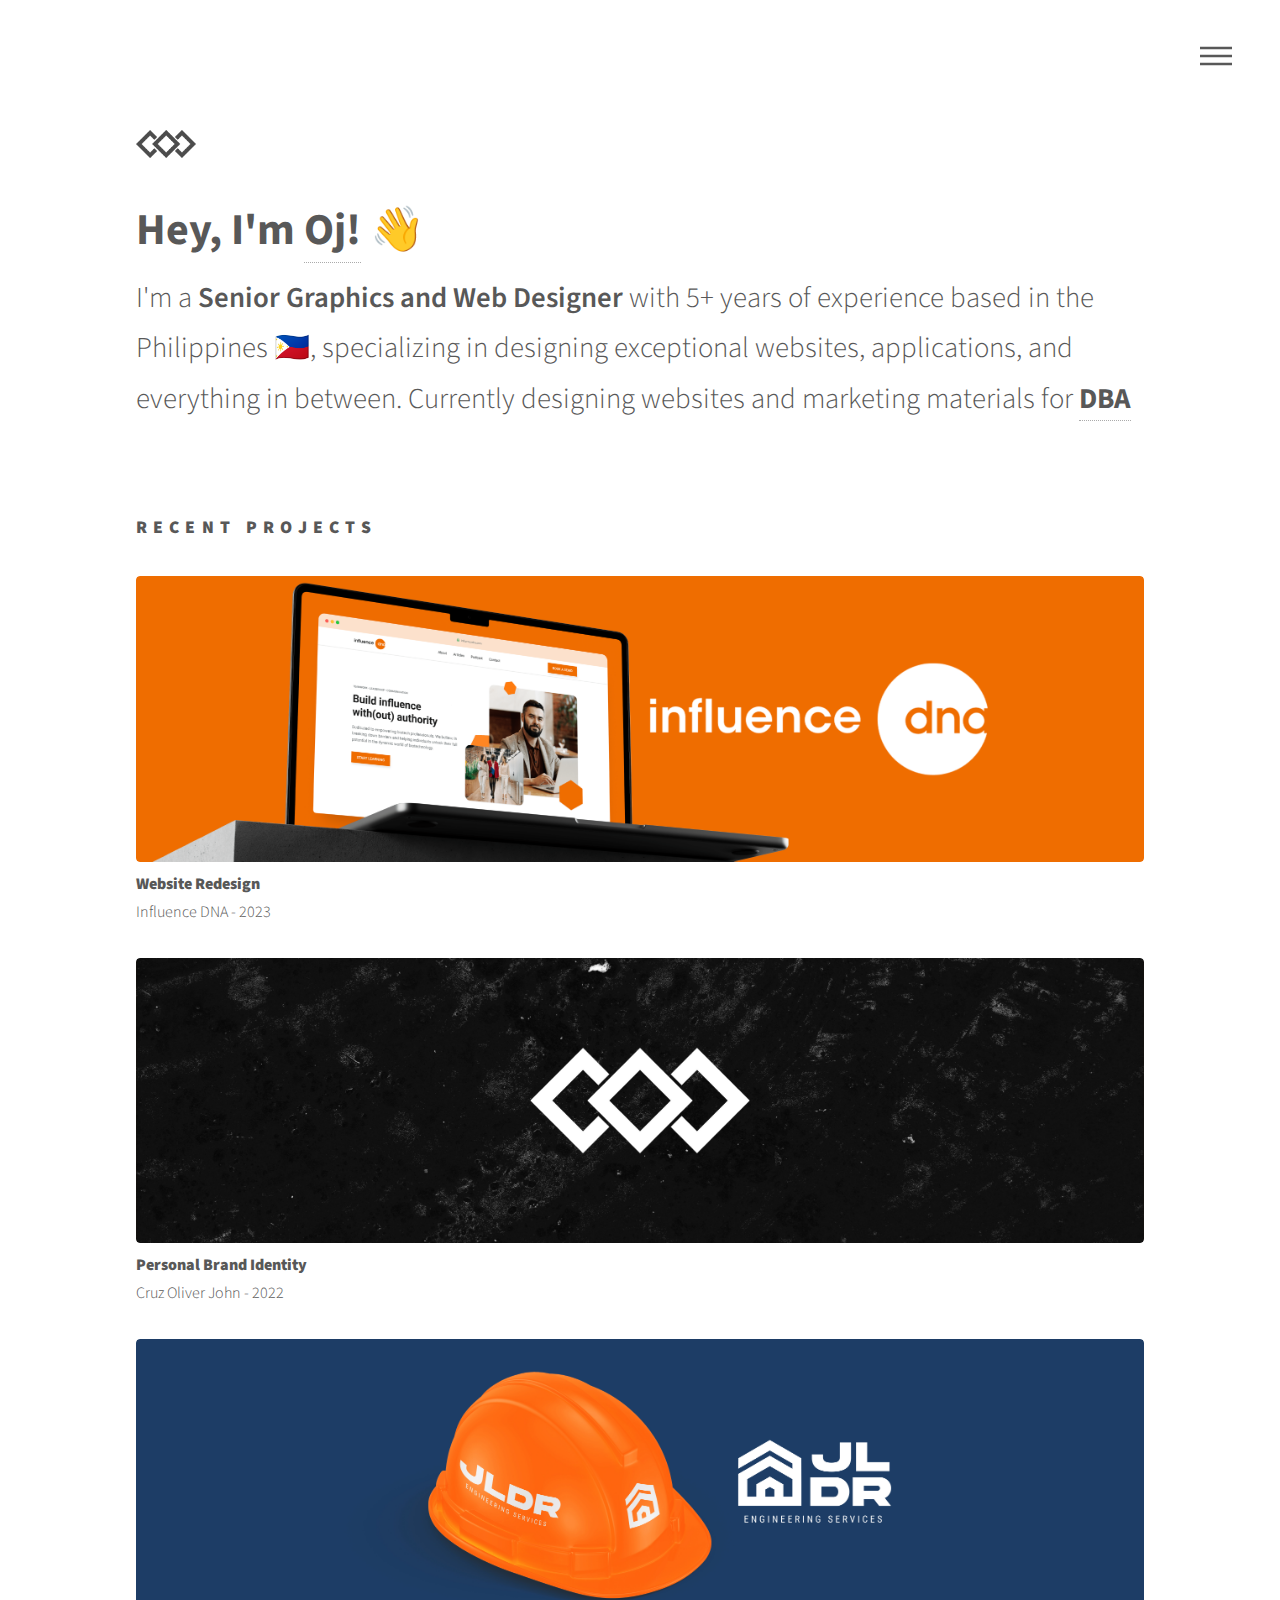
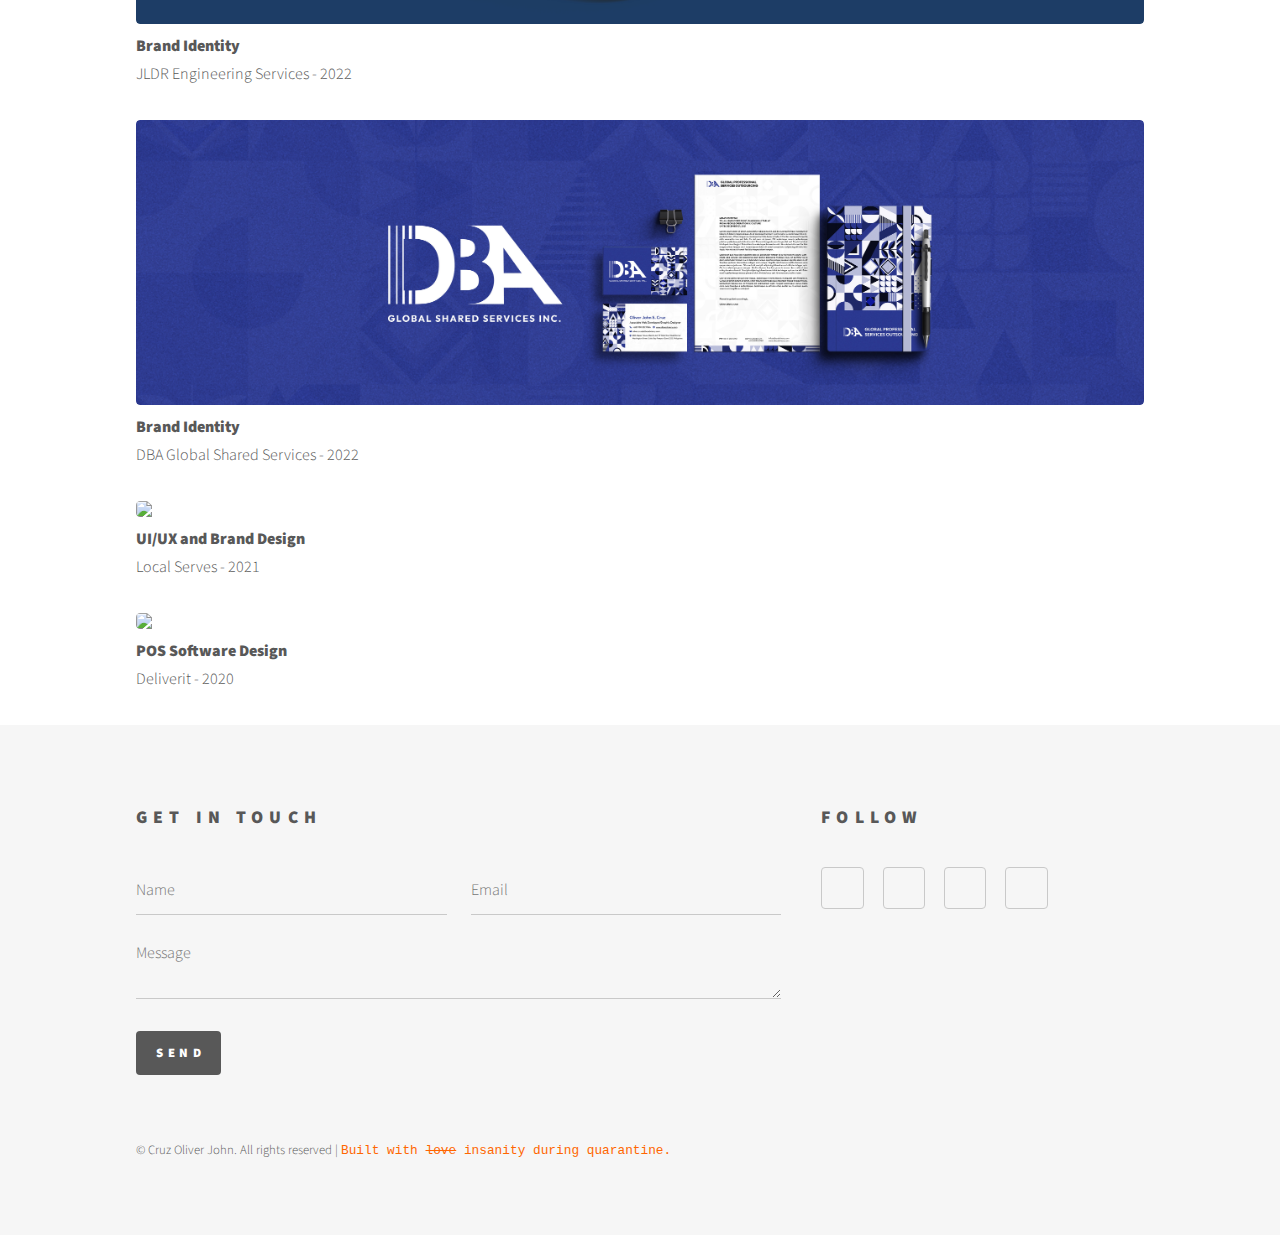
==== commit e8ffc940: "Update index.html" ====
--- a/index.html
+++ b/index.html
@@ -77,7 +77,7 @@
         <div class="inner">
           <header>
             <h1 id="hi" class="animate glow delay-2">Hey, I'm <a href="bio">Oj!</a> 👋 </h1>
-            <p style="font-size:1.8em;" class="animate glow delay-3">I'm a <span style="font-weight:600">Senior Graphics and Web Designer</span> with 5+ years of experience based in the Philippines, specializing in designing exceptional websites, applications, and everything in between. Currently designing websites and marketing materials for <a href="https://www.dbaadvisory.com/" target="_blank" style="font-weight: bold;">DBA</a>
+            <p style="font-size:1.8em;" class="animate glow delay-3">I'm a <span style="font-weight:600">Senior Graphics and Web Designer</span> with 5+ years of experience based in the Philippines 🇵🇭, specializing in designing exceptional websites, applications, and everything in between. Currently designing websites and marketing materials for <a href="https://www.dbaadvisory.com/" target="_blank" style="font-weight: bold;">DBA</a>
             </p>
           </header>
         </div>
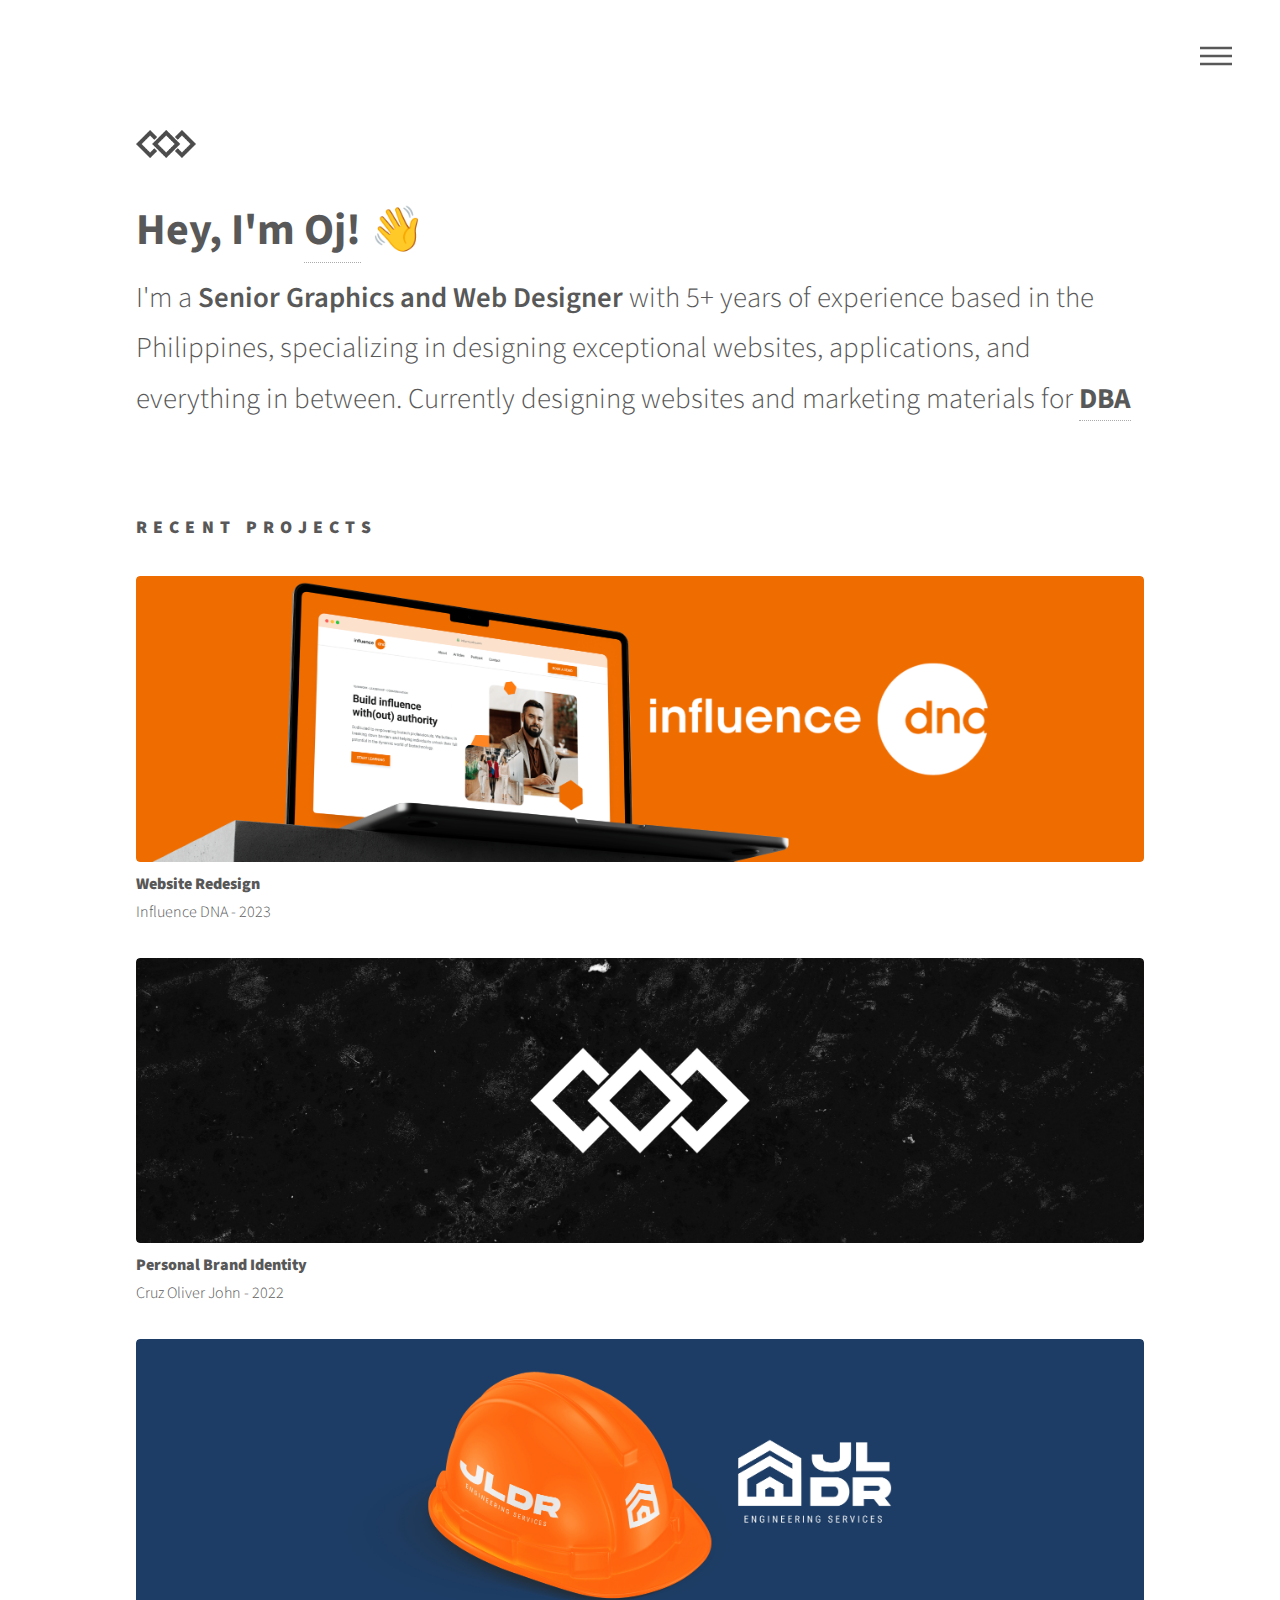
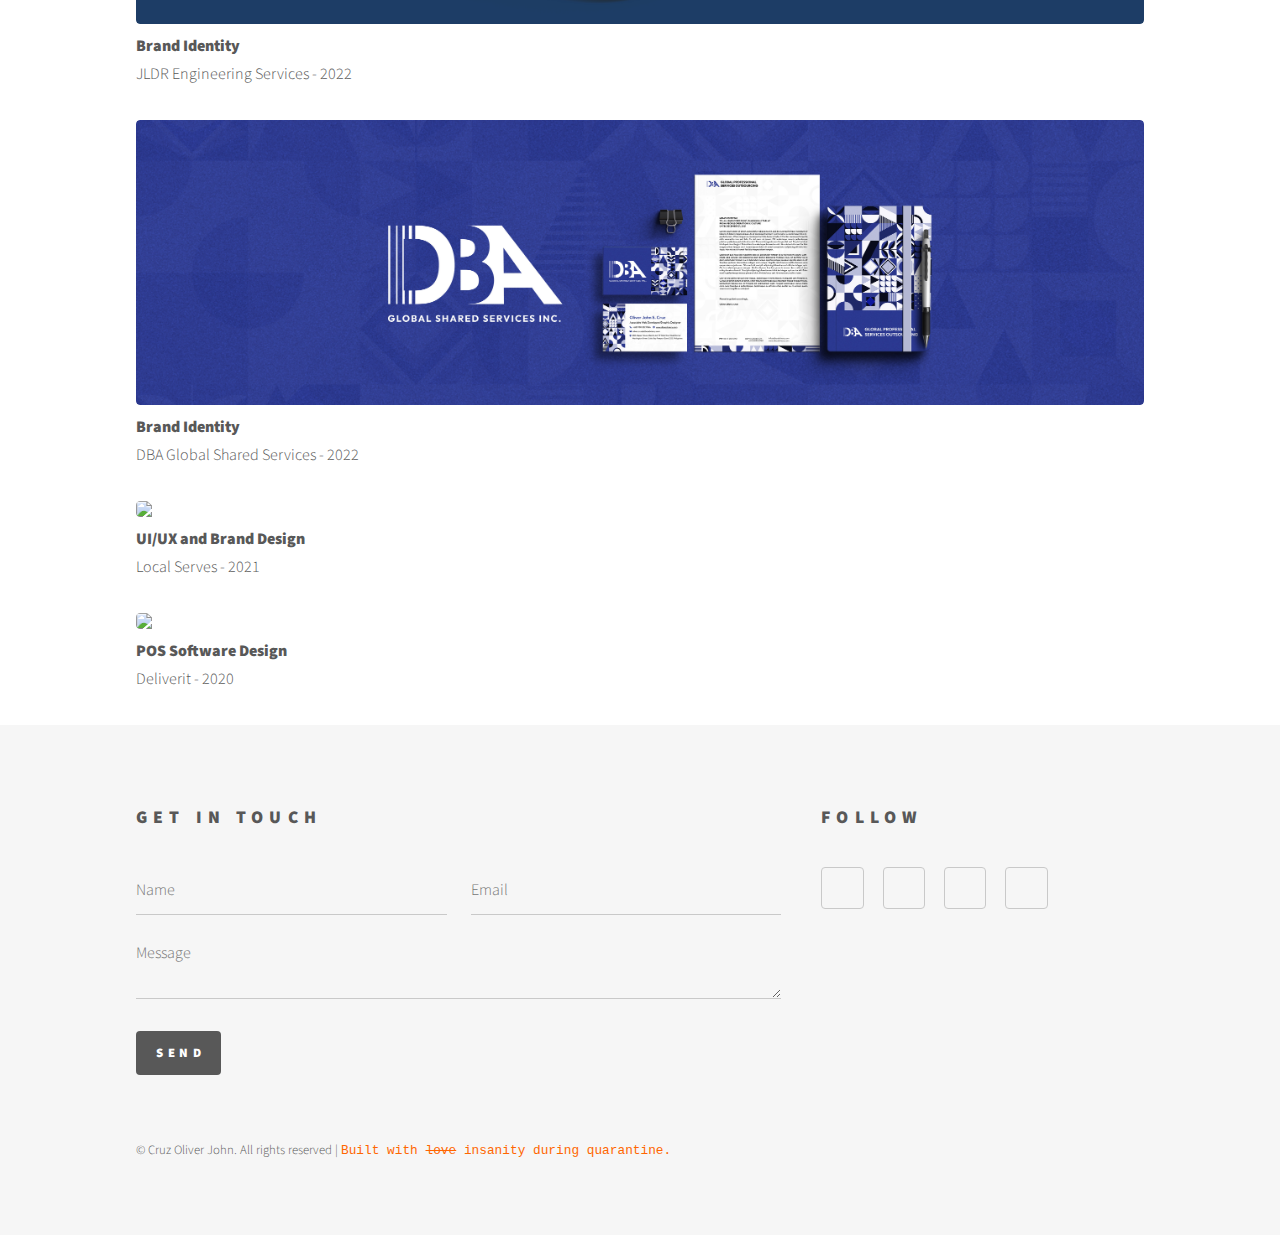
==== commit 16c7ecca: "Update index.html" ====
--- a/index.html
+++ b/index.html
@@ -77,7 +77,7 @@
         <div class="inner">
           <header>
             <h1 id="hi" class="animate glow delay-2">Hey, I'm <a href="bio">Oj!</a> 👋 </h1>
-            <p style="font-size:1.8em;" class="animate glow delay-3">I'm a <span style="font-weight:600">Senior Graphics and Web Designer</span> with 5+ years of experience based in the Philippines 🇵🇭, specializing in designing exceptional websites, applications, and everything in between. Currently designing websites and marketing materials for <a href="https://www.dbaadvisory.com/" target="_blank" style="font-weight: bold;">DBA</a>
+            <p style="font-size:1.8em;" class="animate glow delay-3">I'm a <span style="font-weight:600">Senior Graphics and Web Designer</span> with 5+ years of experience based in the Philippines, specializing in designing exceptional websites, applications, and everything in between. Currently designing websites and marketing materials for <a href="https://www.dbaadvisory.com/" target="_blank" style="font-weight: bold;">DBA</a>
             </p>
           </header>
         </div>
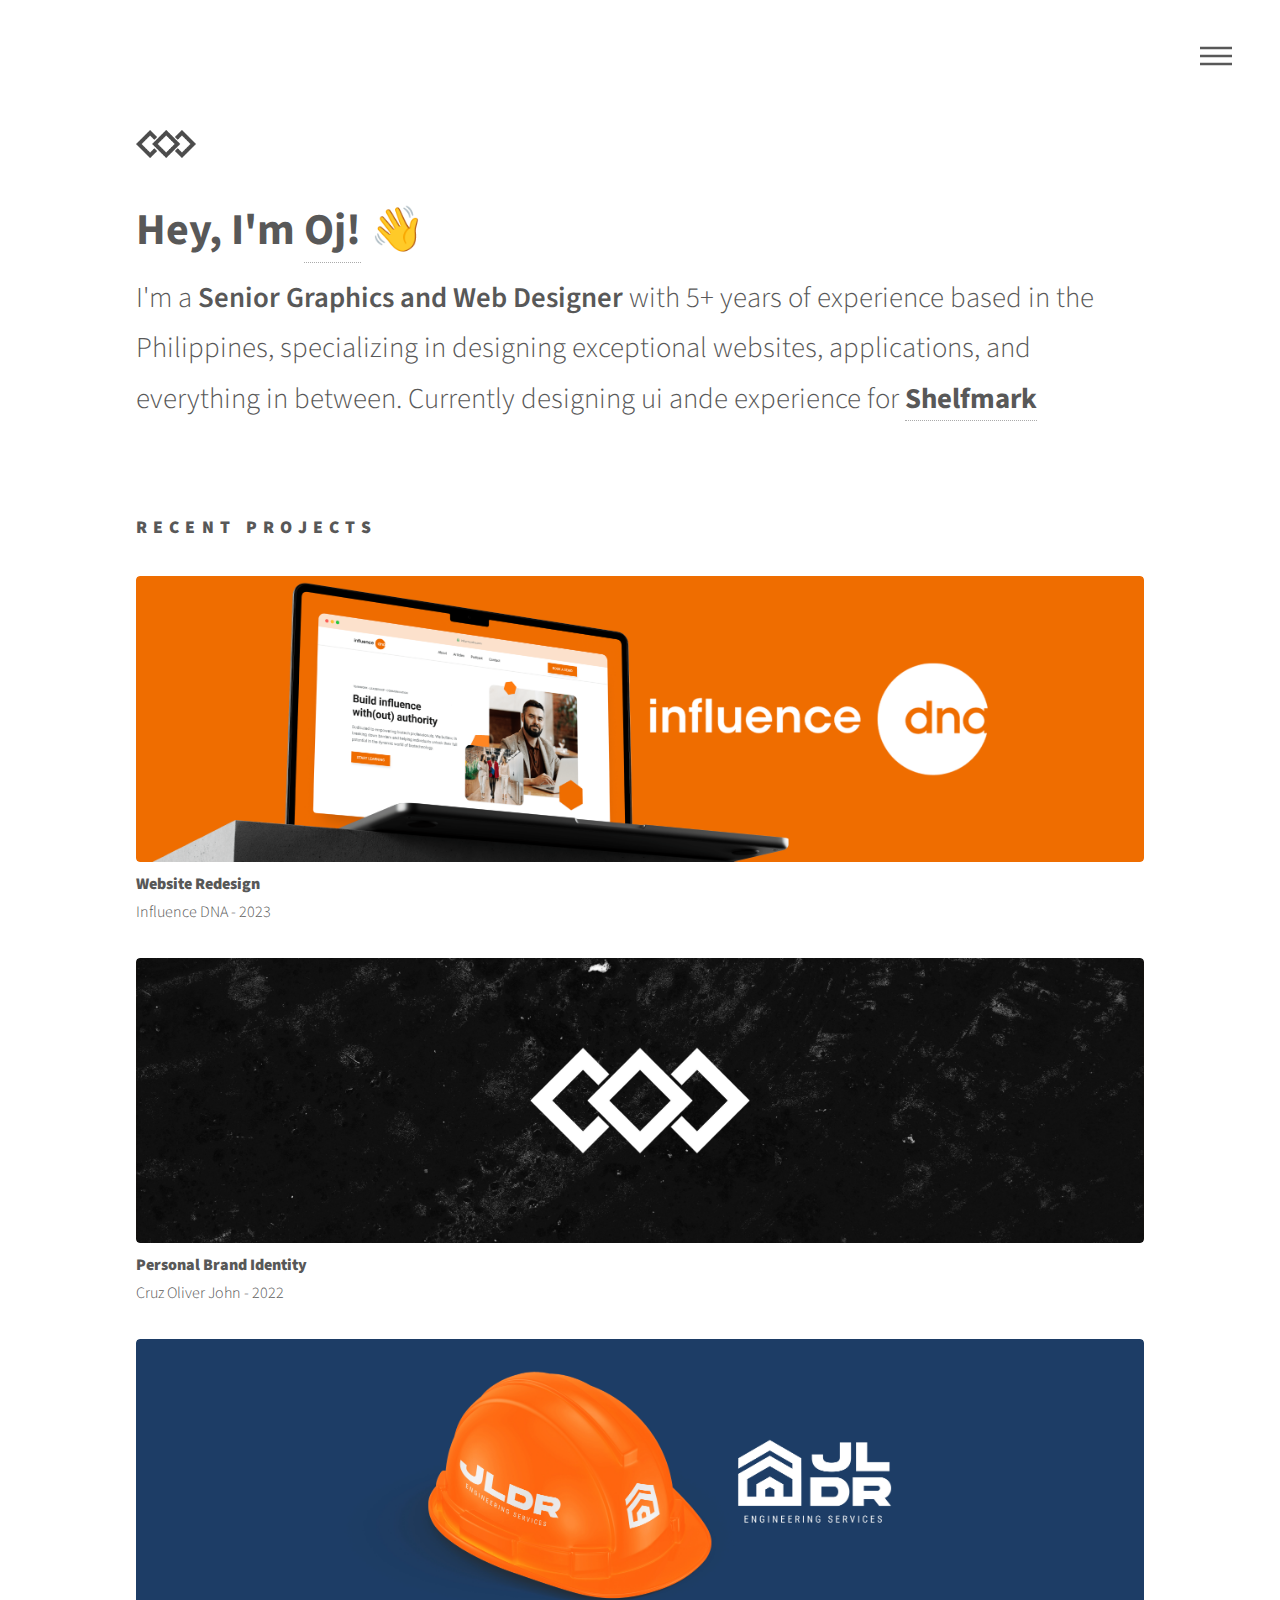
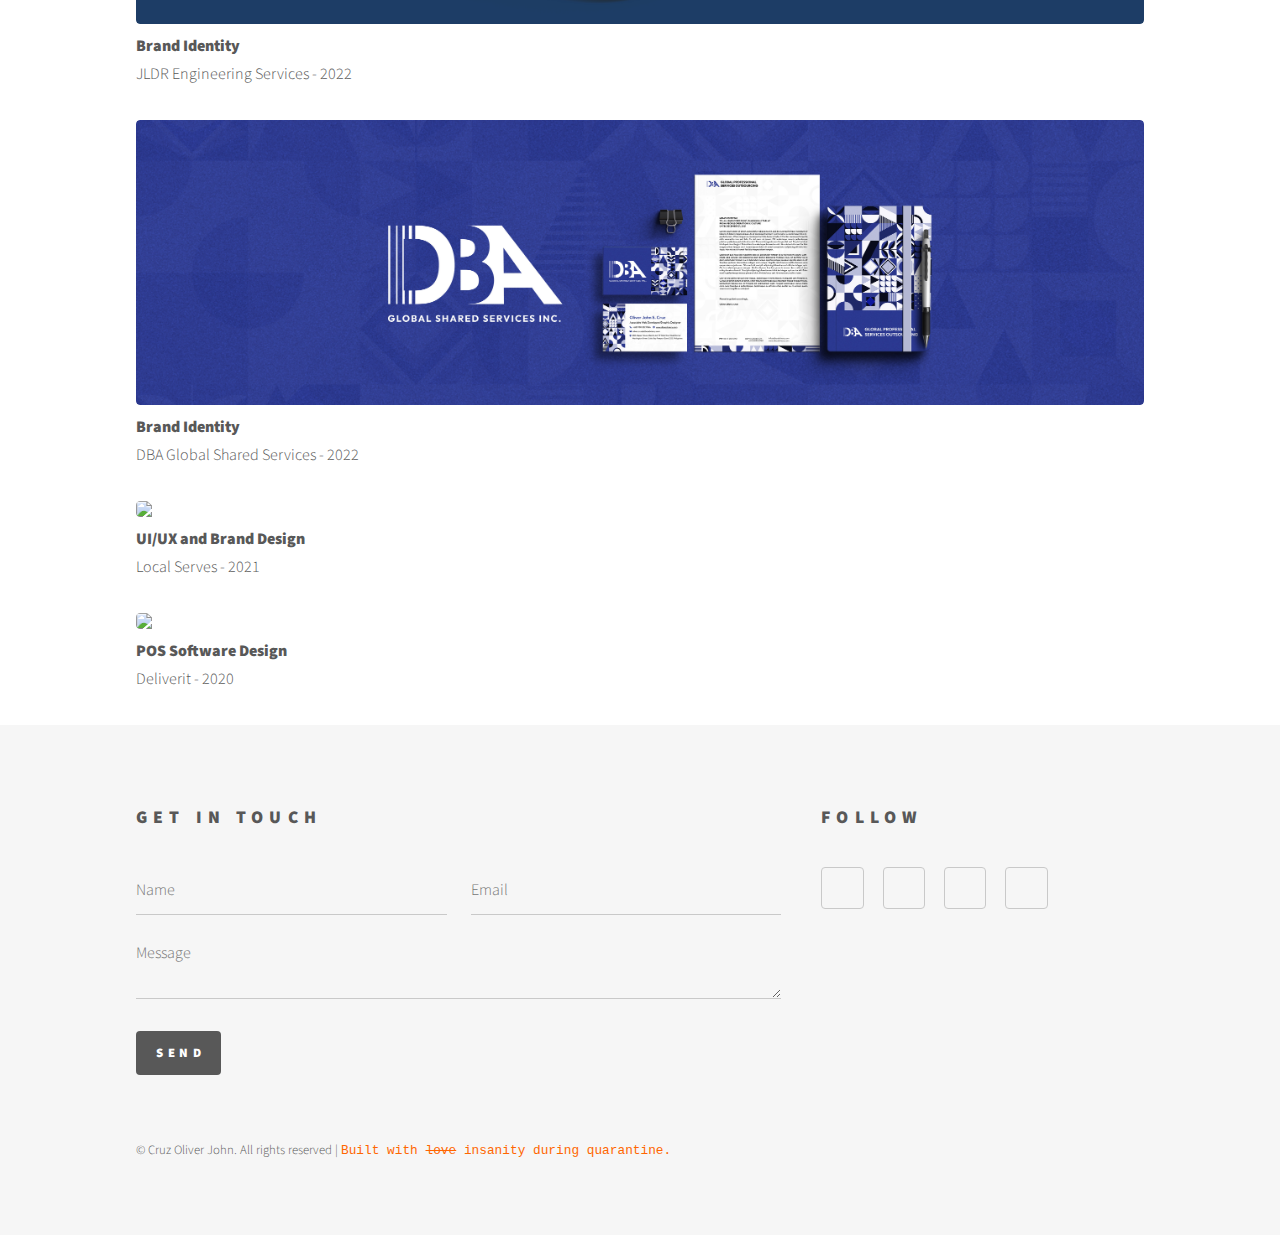
==== commit 8dce95c4: "Update index.html" ====
--- a/index.html
+++ b/index.html
@@ -5,19 +5,19 @@
     <!-- Primary Meta Tags -->
     <title>Hey, I'm Oj! 👋</title>
     <meta name="title" content="Oliver John Cruz - Senior Graphics and Web Designer👋">
-    <meta name="description" content="I'm a senior graphics and web designer with 5+ years of experience based in the Philippines, specializing in designing exceptional websites, applications, and everything in between. Currently designing websites and marketing materials for DBA Global Shared Services Inc.">
+    <meta name="description" content="I'm a senior graphics and web designer with 5+ years of experience based in the Philippines, specializing in designing exceptional websites, applications, and everything in between. Currently designing UI and experience for Shelfmark.">
     <meta name="keywords" content="uiux, graphic designer, filipino graphic designer, ui/ux, uiux portfolio, graphic portfolio, online portfolio, online designer portfolio, pinoy designer, pinoy graphic artist, pinoy uiux, filipino uiux, filipino ui/ux designer" />
     <!-- Open Graph / Facebook -->
     <meta property="og:type" content="website">
     <meta property="og:url" content="https://cruzoliverjohn.github.io/">
     <meta property="og:title" content="Oliver John Cruz - Senior Graphics and Web Designer👋">
-    <meta property="og:description" content="I'm a senior graphics and web designer with 5+ years of experience based in the Philippines, specializing in designing exceptional websites, applications, and everything in between. Currently designing websites and marketing materials for DBA Global Shared Services Inc.">
+    <meta property="og:description" content="I'm a senior graphics and web designer with 5+ years of experience based in the Philippines, specializing in designing exceptional websites, applications, and everything in between. Currently designing UI and experience for Shelfmark.">
     <meta property="og:image" content="https://cruzoliverjohn.github.io/images/folio2-min.jpg">
     <!-- Twitter -->
     <meta property="twitter:card" content="summary_large_image">
     <meta property="twitter:url" content="https://cruzoliverjohn.github.io/">
     <meta property="twitter:title" content="Oliver John Cruz - Senior Graphics and Web Designer👋">
-    <meta property="twitter:description" content="I'm a senior graphics and web designer with 5+ years of experience based in the Philippines, specializing in designing exceptional websites, applications, and everything in between. Currently designing websites and marketing materials for DBA Global Shared Services Inc.">
+    <meta property="twitter:description" content="I'm a senior graphics and web designer with 5+ years of experience based in the Philippines, specializing in designing exceptional websites, applications, and everything in between. Currently designing UI and experience for Shelfmark.">
     <meta property="twitter:image" content="https://cruzoliverjohn.github.io/images/folio2-min.jpg">
     <meta charset="utf-8" />
     <meta name="viewport" content="width=device-width, initial-scale=1, user-scalable=no" />
@@ -77,7 +77,7 @@
         <div class="inner">
           <header>
             <h1 id="hi" class="animate glow delay-2">Hey, I'm <a href="bio">Oj!</a> 👋 </h1>
-            <p style="font-size:1.8em;" class="animate glow delay-3">I'm a <span style="font-weight:600">Senior Graphics and Web Designer</span> with 5+ years of experience based in the Philippines, specializing in designing exceptional websites, applications, and everything in between. Currently designing websites and marketing materials for <a href="https://www.dbaadvisory.com/" target="_blank" style="font-weight: bold;">DBA</a>
+            <p style="font-size:1.8em;" class="animate glow delay-3">I'm a <span style="font-weight:600">Senior Graphics and Web Designer</span> with 5+ years of experience based in the Philippines, specializing in designing exceptional websites, applications, and everything in between. Currently designing ui ande experience for <a href="https://www.shelfmark.com" target="_blank" style="font-weight: bold;">Shelfmark</a>
             </p>
           </header>
         </div>
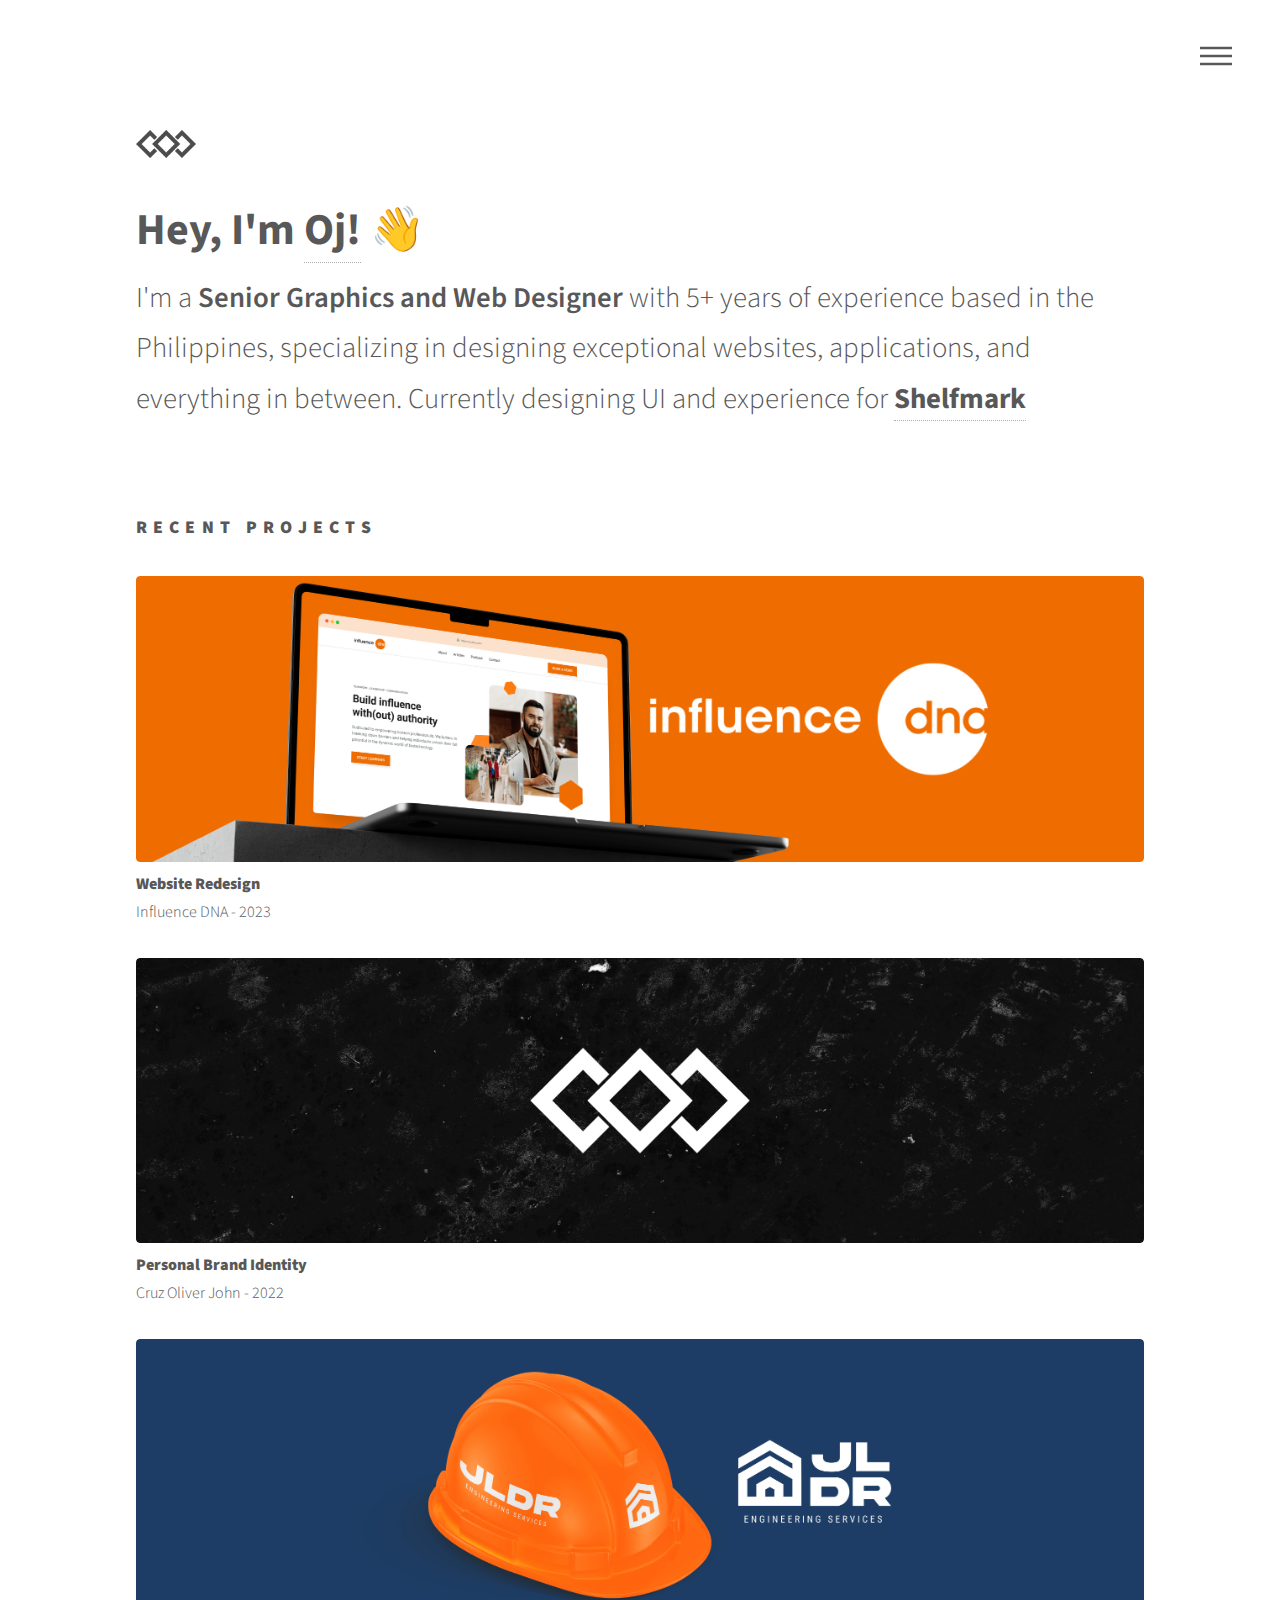
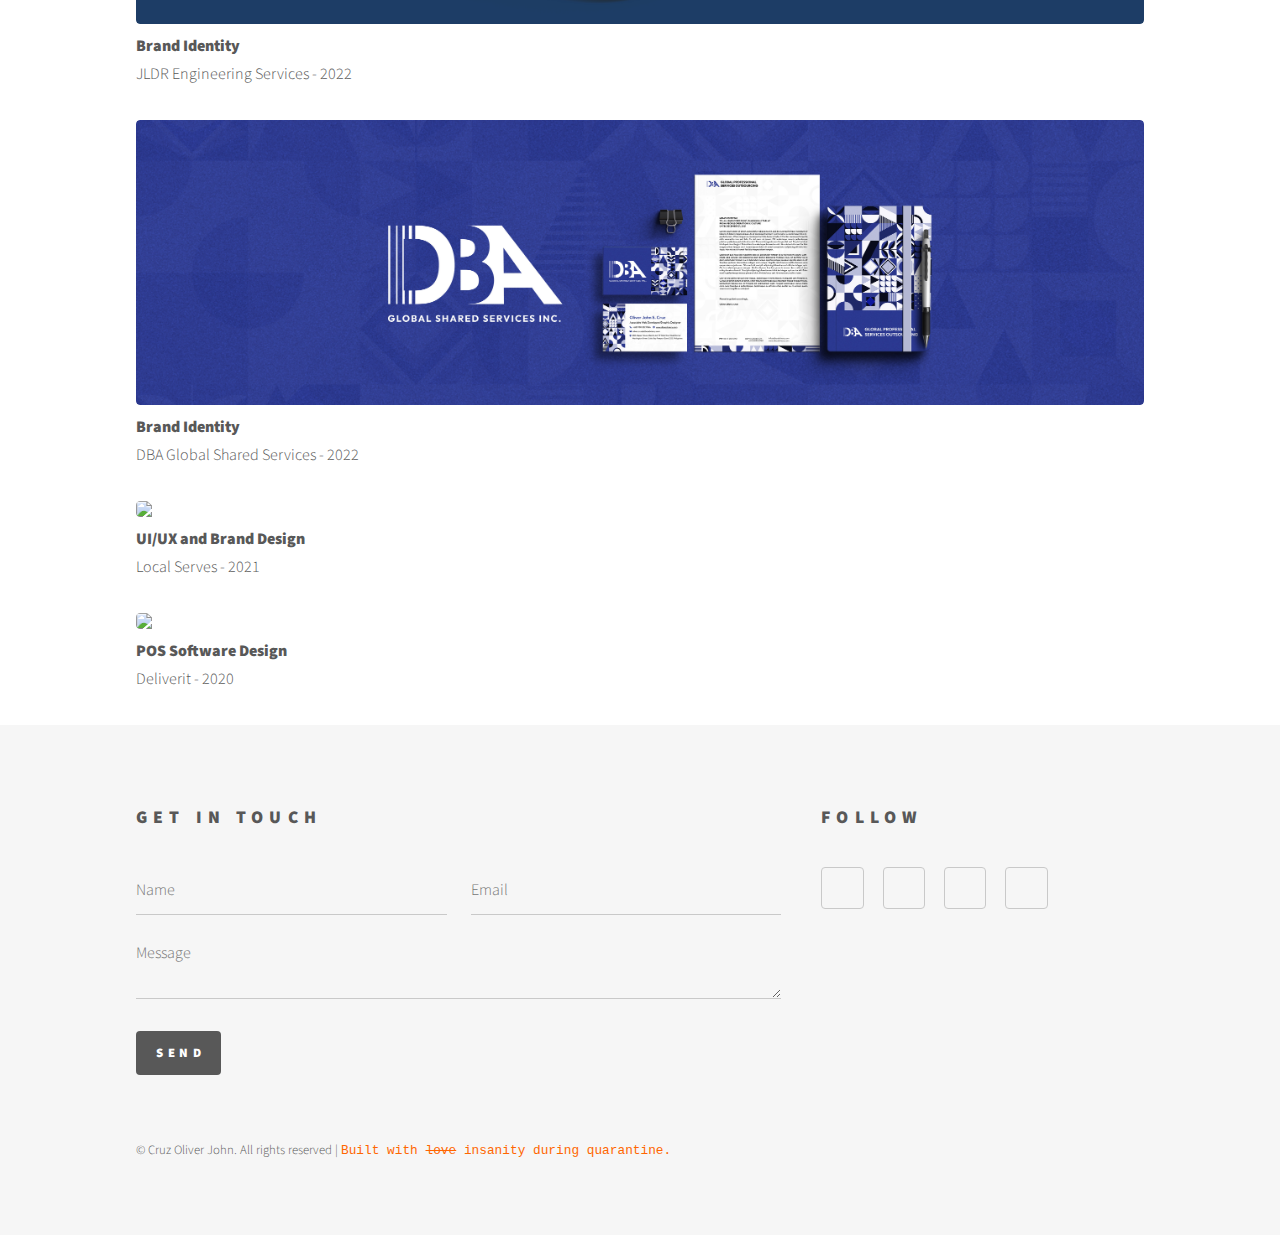
==== commit 626efff4: "Update index.html" ====
--- a/index.html
+++ b/index.html
@@ -77,7 +77,7 @@
         <div class="inner">
           <header>
             <h1 id="hi" class="animate glow delay-2">Hey, I'm <a href="bio">Oj!</a> 👋 </h1>
-            <p style="font-size:1.8em;" class="animate glow delay-3">I'm a <span style="font-weight:600">Senior Graphics and Web Designer</span> with 5+ years of experience based in the Philippines, specializing in designing exceptional websites, applications, and everything in between. Currently designing ui ande experience for <a href="https://www.shelfmark.com" target="_blank" style="font-weight: bold;">Shelfmark</a>
+            <p style="font-size:1.8em;" class="animate glow delay-3">I'm a <span style="font-weight:600">Senior Graphics and Web Designer</span> with 5+ years of experience based in the Philippines, specializing in designing exceptional websites, applications, and everything in between. Currently designing UI and experience for <a href="https://www.shelfmark.com" target="_blank" style="font-weight: bold;">Shelfmark</a>
             </p>
           </header>
         </div>
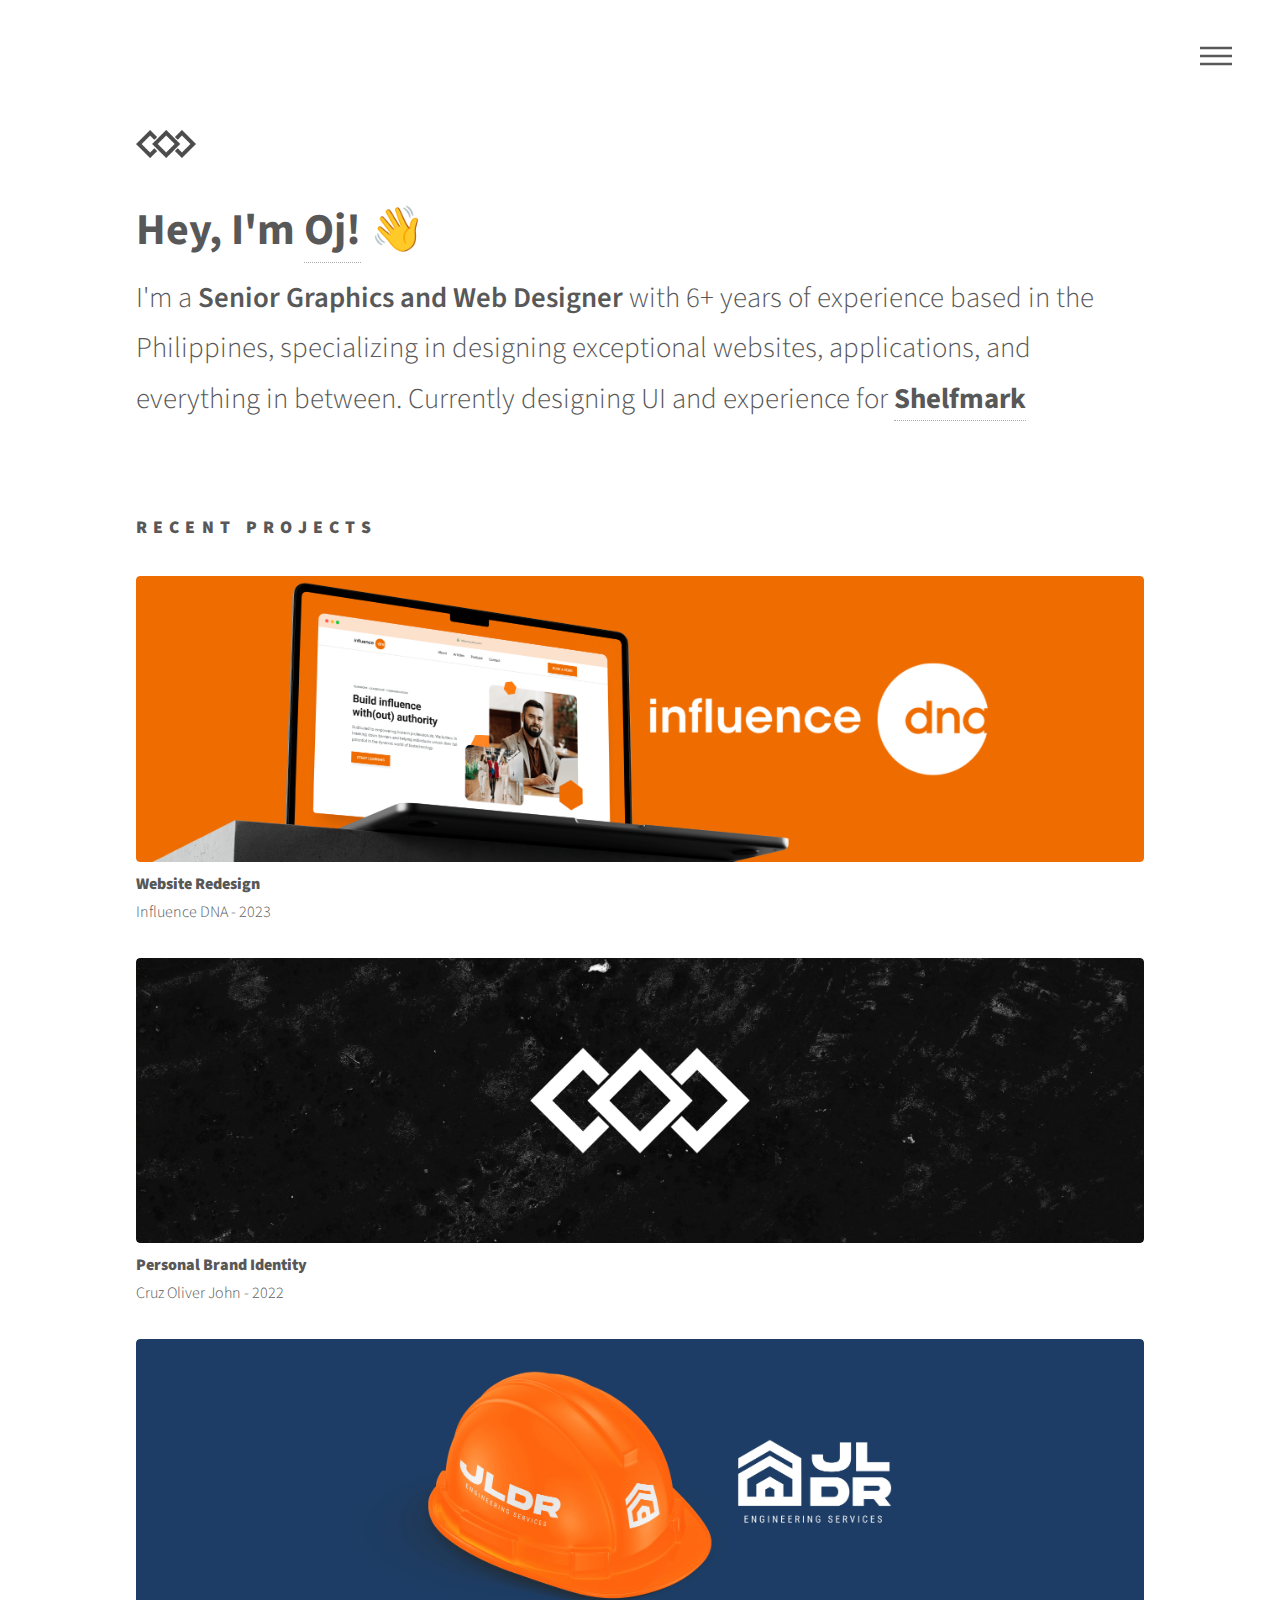
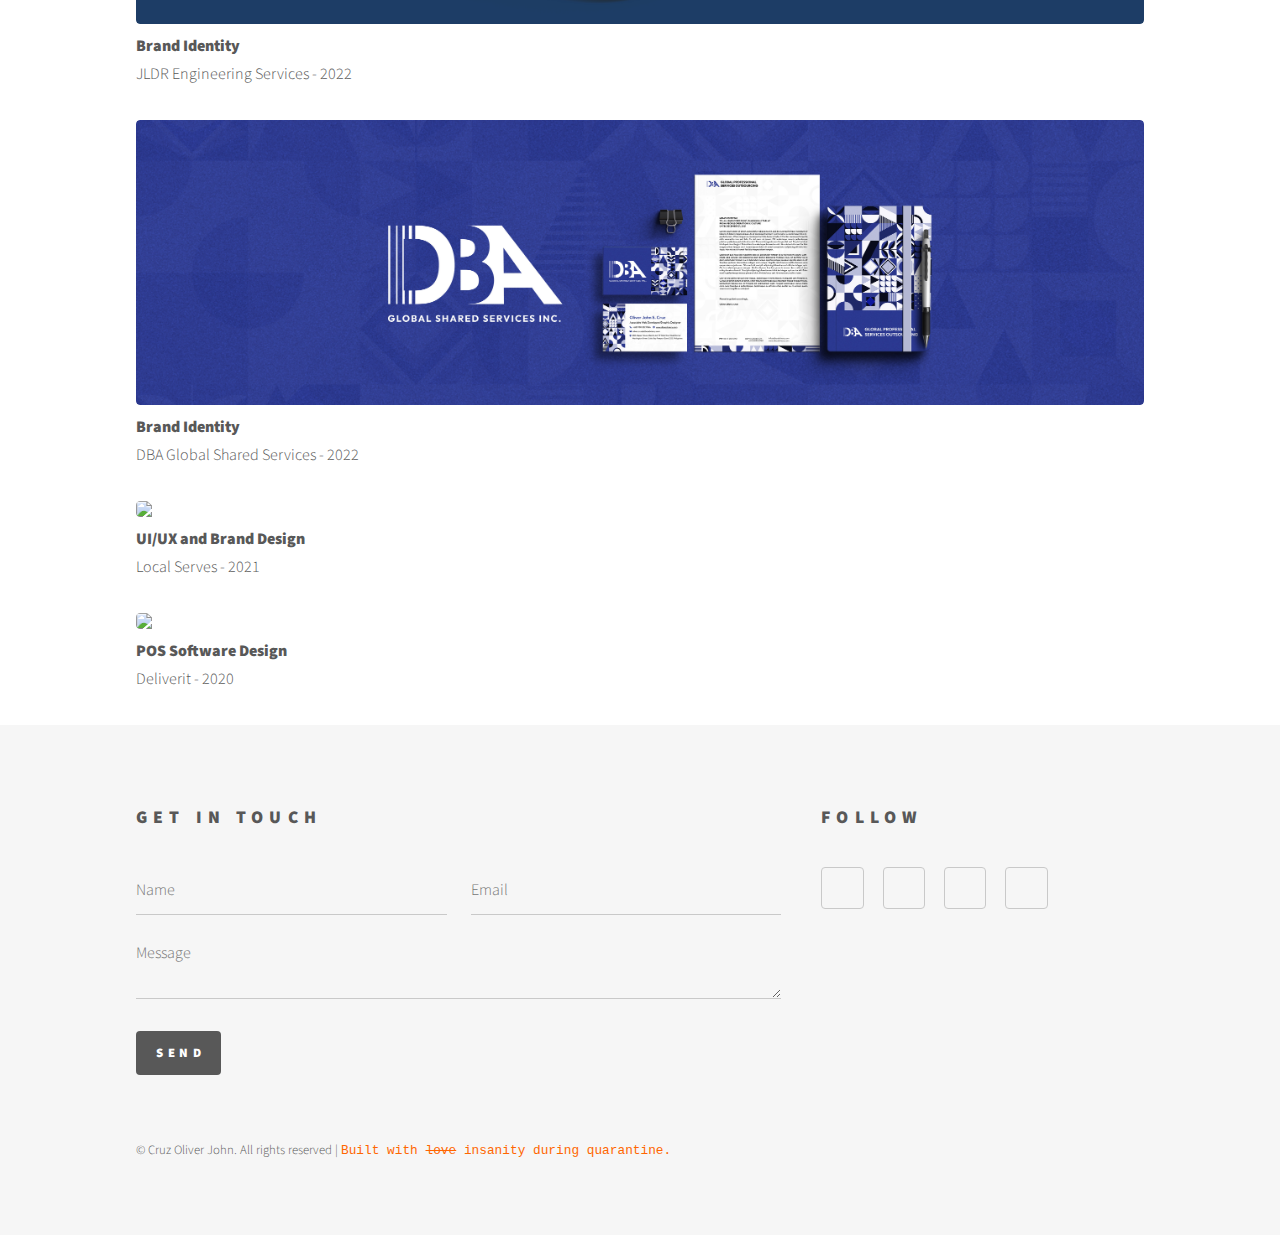
==== commit bbcb6f9f: "Update index.html" ====
--- a/index.html
+++ b/index.html
@@ -5,19 +5,19 @@
     <!-- Primary Meta Tags -->
     <title>Hey, I'm Oj! 👋</title>
     <meta name="title" content="Oliver John Cruz - Senior Graphics and Web Designer👋">
-    <meta name="description" content="I'm a senior graphics and web designer with 5+ years of experience based in the Philippines, specializing in designing exceptional websites, applications, and everything in between. Currently designing UI and experience for Shelfmark.">
+    <meta name="description" content="I'm a senior graphics and web designer with 6+ years of experience based in the Philippines, specializing in designing exceptional websites, applications, and everything in between. Currently designing UI and experience for Shelfmark.">
     <meta name="keywords" content="uiux, graphic designer, filipino graphic designer, ui/ux, uiux portfolio, graphic portfolio, online portfolio, online designer portfolio, pinoy designer, pinoy graphic artist, pinoy uiux, filipino uiux, filipino ui/ux designer" />
     <!-- Open Graph / Facebook -->
     <meta property="og:type" content="website">
     <meta property="og:url" content="https://cruzoliverjohn.github.io/">
     <meta property="og:title" content="Oliver John Cruz - Senior Graphics and Web Designer👋">
-    <meta property="og:description" content="I'm a senior graphics and web designer with 5+ years of experience based in the Philippines, specializing in designing exceptional websites, applications, and everything in between. Currently designing UI and experience for Shelfmark.">
+    <meta property="og:description" content="I'm a senior graphics and web designer with 6+ years of experience based in the Philippines, specializing in designing exceptional websites, applications, and everything in between. Currently designing UI and experience for Shelfmark.">
     <meta property="og:image" content="https://cruzoliverjohn.github.io/images/folio2-min.jpg">
     <!-- Twitter -->
     <meta property="twitter:card" content="summary_large_image">
     <meta property="twitter:url" content="https://cruzoliverjohn.github.io/">
     <meta property="twitter:title" content="Oliver John Cruz - Senior Graphics and Web Designer👋">
-    <meta property="twitter:description" content="I'm a senior graphics and web designer with 5+ years of experience based in the Philippines, specializing in designing exceptional websites, applications, and everything in between. Currently designing UI and experience for Shelfmark.">
+    <meta property="twitter:description" content="I'm a senior graphics and web designer with 6+ years of experience based in the Philippines, specializing in designing exceptional websites, applications, and everything in between. Currently designing UI and experience for Shelfmark.">
     <meta property="twitter:image" content="https://cruzoliverjohn.github.io/images/folio2-min.jpg">
     <meta charset="utf-8" />
     <meta name="viewport" content="width=device-width, initial-scale=1, user-scalable=no" />
@@ -77,7 +77,7 @@
         <div class="inner">
           <header>
             <h1 id="hi" class="animate glow delay-2">Hey, I'm <a href="bio">Oj!</a> 👋 </h1>
-            <p style="font-size:1.8em;" class="animate glow delay-3">I'm a <span style="font-weight:600">Senior Graphics and Web Designer</span> with 5+ years of experience based in the Philippines, specializing in designing exceptional websites, applications, and everything in between. Currently designing UI and experience for <a href="https://www.shelfmark.com" target="_blank" style="font-weight: bold;">Shelfmark</a>
+            <p style="font-size:1.8em;" class="animate glow delay-3">I'm a <span style="font-weight:600">Senior Graphics and Web Designer</span> with 6+ years of experience based in the Philippines, specializing in designing exceptional websites, applications, and everything in between. Currently designing UI and experience for <a href="https://www.shelfmark.com" target="_blank" style="font-weight: bold;">Shelfmark</a>
             </p>
           </header>
         </div>
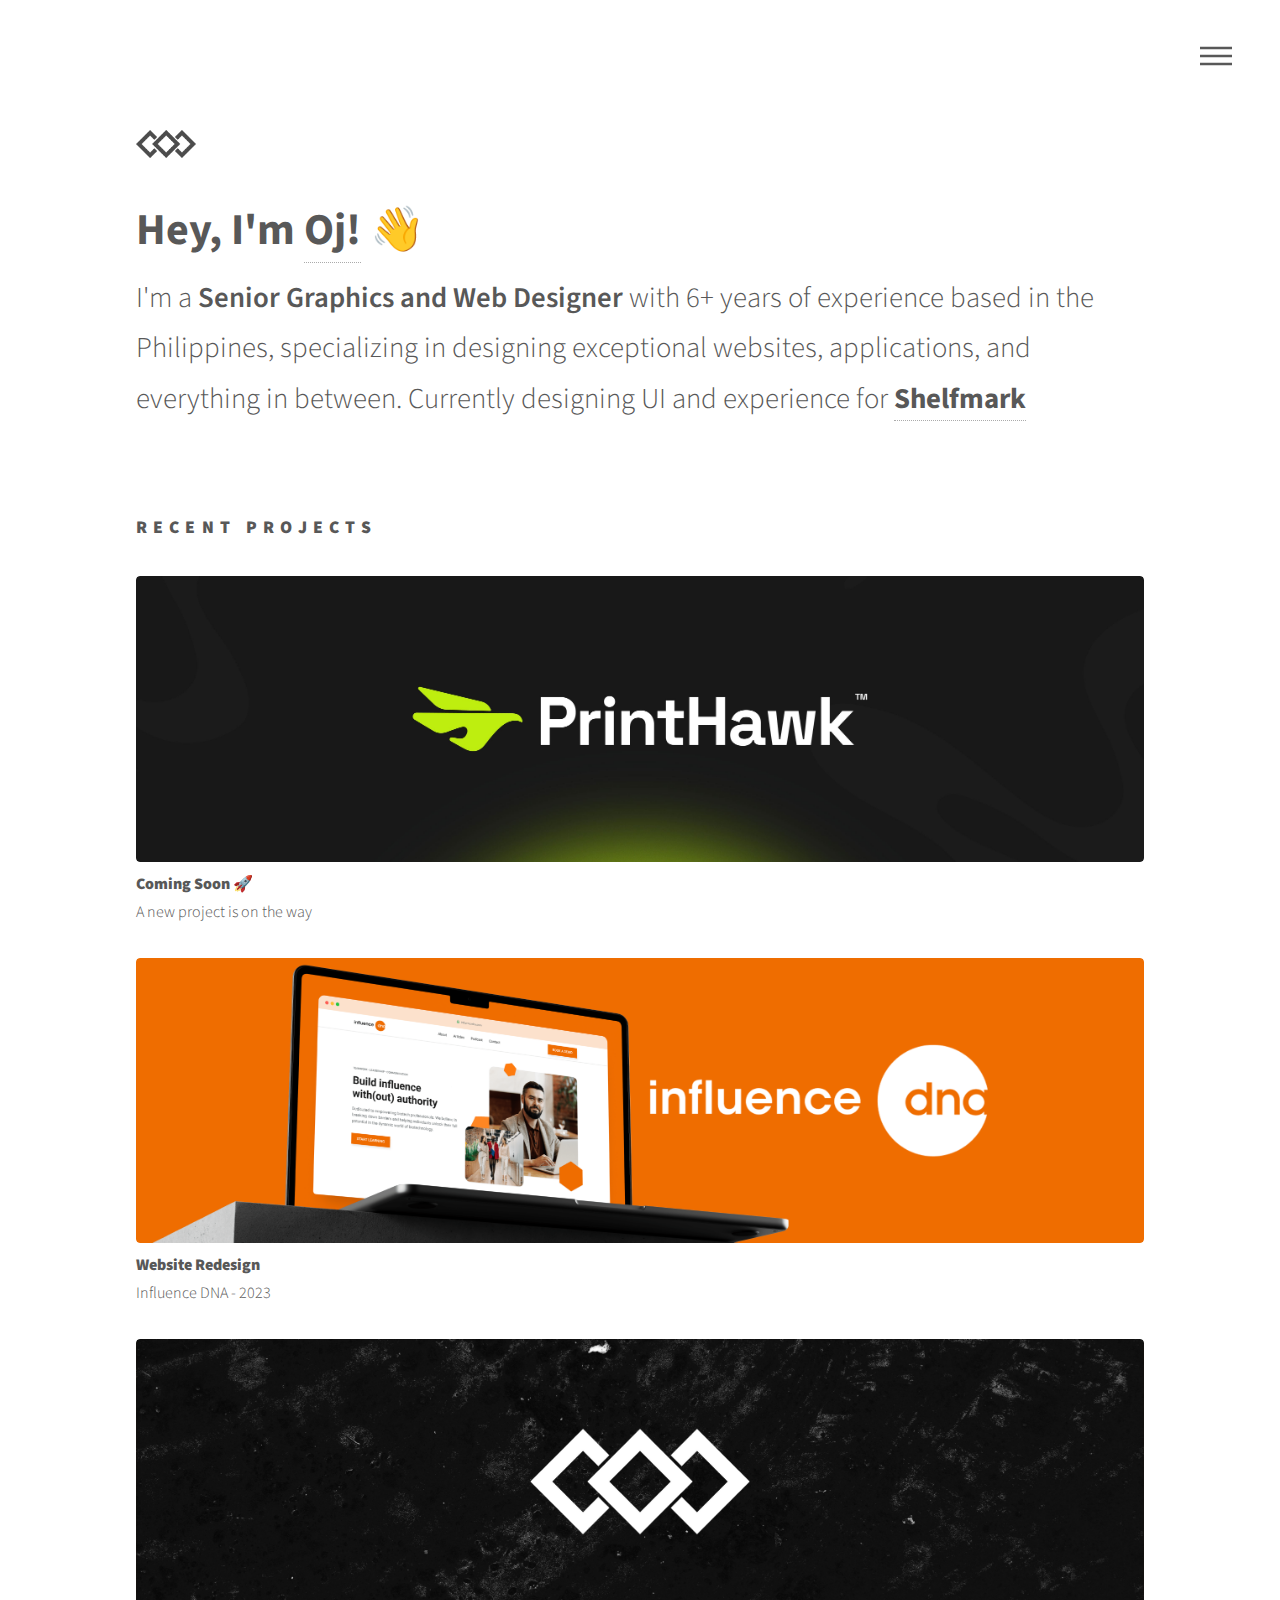
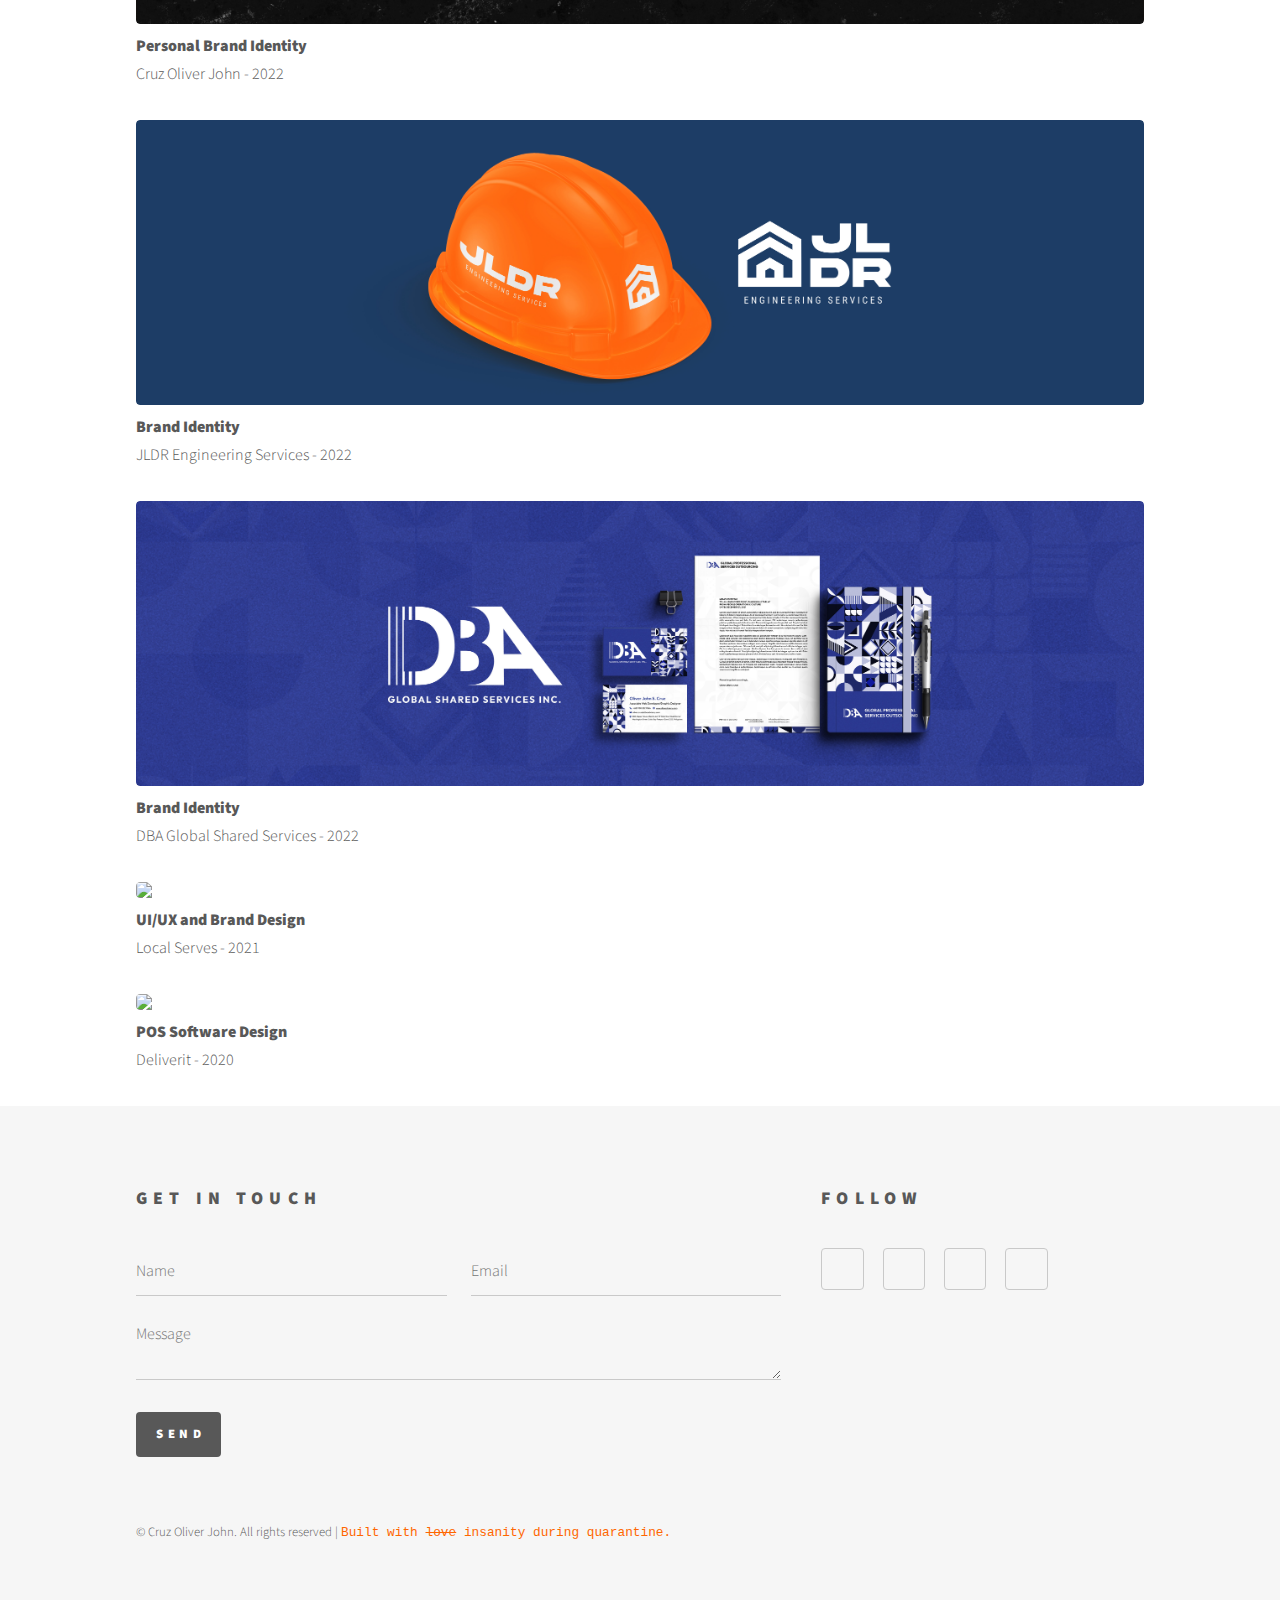
==== commit da5902e3: "Update index.html" ====
--- a/index.html
+++ b/index.html
@@ -89,10 +89,10 @@
 	    <div class="animate glow delay-2">
 			<h2>Recent Projects</h2>
 		<div class="">    
-		<!--<a href="404" >
-              <span class="image main2">
-                <img src="images/comingsoonheader.jpg" id="image1" />
-                <img src="images/sqrcomingsoonheader.jpg" id="image2" />
+    <a href="404" >
+              <span class="image main2">
+                <img src="images/printhawk-banner.jpg" id="image1" />
+                <img src="images/printhawk-sqr.jpg" id="image2" />
               </span>
             </a>
 		
@@ -100,7 +100,7 @@
               <b>Coming Soon 🚀</b>
               <br>A new project is on the way
             </p>
-		</div>-->
+		</div>
 		    
 		<div  class="">
             <a href="influencedna">
